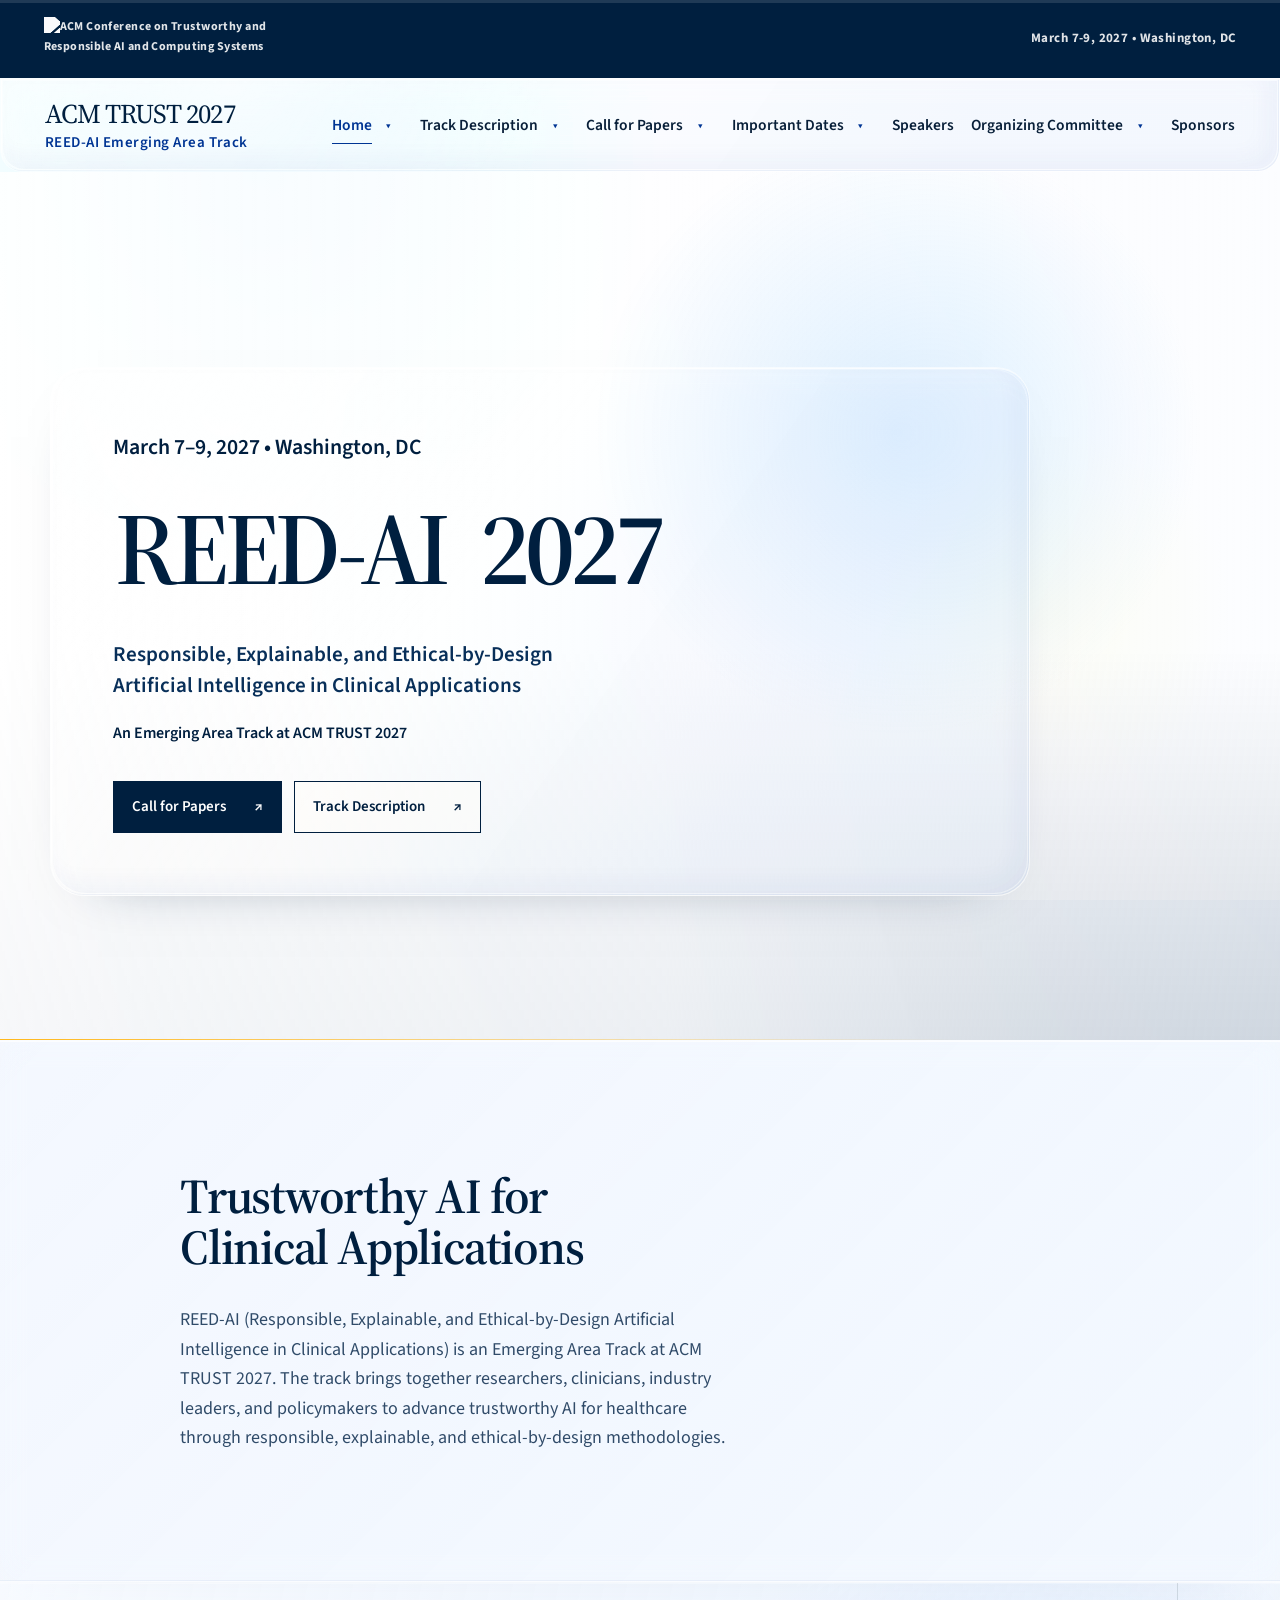
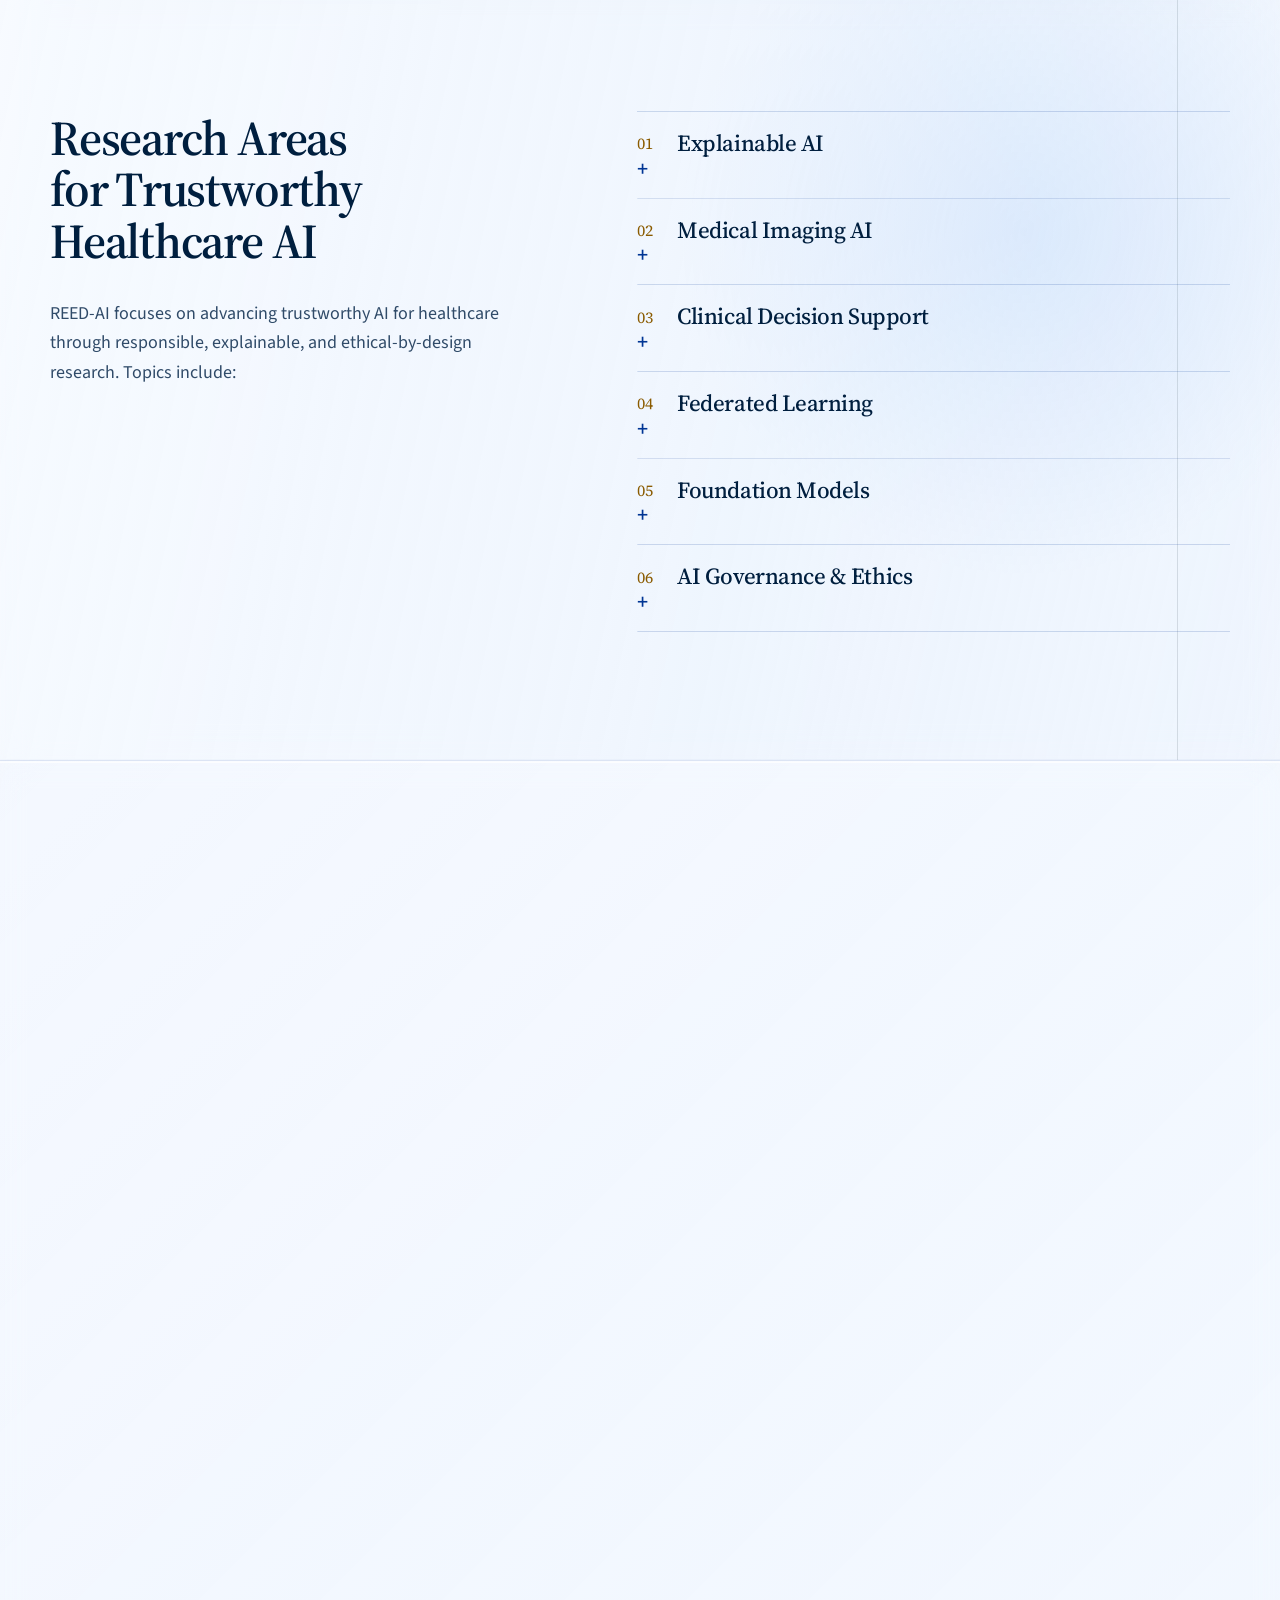
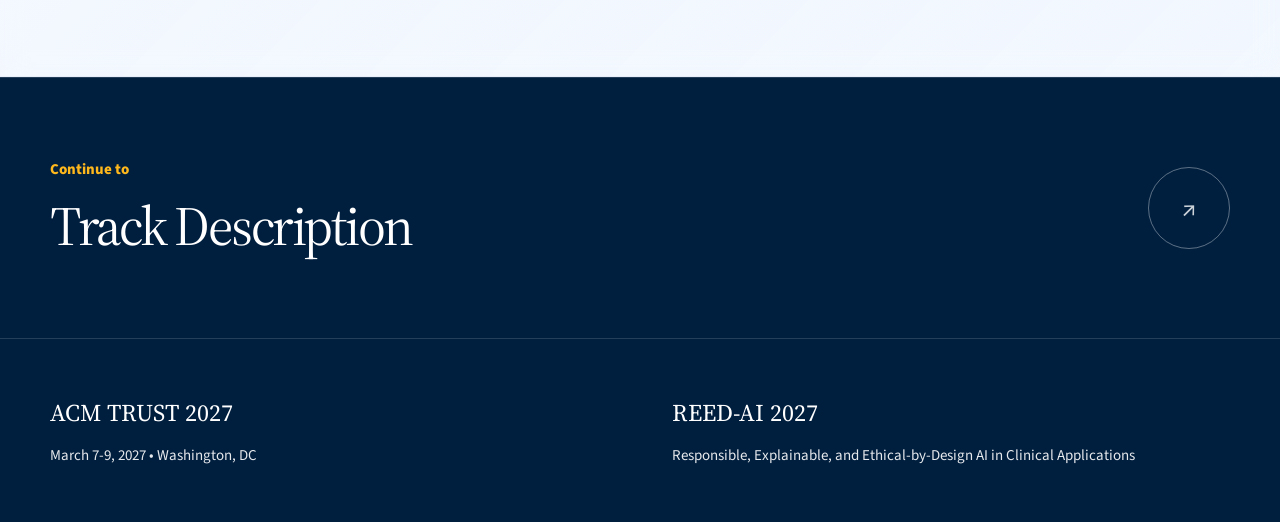
==== index.html @ 578ffb27 "Update title in index.html for clarity" ====
<!DOCTYPE html>
<html lang="en">
<head>
  <meta charset="utf-8">
  <meta name="viewport" content="width=device-width, initial-scale=1">
  <meta name="description" content="ACM TRUST 2027 REED-AI Emerging Area Track on responsible, explainable, and ethical-by-design AI in clinical applications.">
  <title>ACM TRUST 2027_REED AI</title>
  <link rel="preconnect" href="https://fonts.googleapis.com">
  <link rel="preconnect" href="https://fonts.gstatic.com" crossorigin>
  <link href="https://fonts.googleapis.com/css2?family=Source+Sans+3:wght@400;500;600;700&family=Source+Serif+4:opsz,wght@8..60,400;8..60,500;8..60,600;8..60,700&display=swap" rel="stylesheet">
  <link rel="stylesheet" href="static/css/index.css">
</head>
<body data-page="home">
  <a class="skip-link" href="#about">Skip to content</a>
  <div id="site-header"></div>

  <main class="site-main">
    <section class="page-masthead home-hero" id="home">
      <div class="content-wrap">
        <div class="masthead-panel">
          <p class="eyebrow">March 7&ndash;9, 2027 &bull; Washington, DC</p>
          <h1>REED-AI 2027</h1>
          <p class="subtitle">Responsible, Explainable, and Ethical-by-Design Artificial Intelligence in Clinical Applications</p>
          <p class="hero-context">An Emerging Area Track at ACM TRUST 2027</p>
          <div class="hero-actions" aria-label="Primary links">
            <a class="button primary" href="call-for-papers.html">Call for Papers</a>
            <a class="button secondary" href="track-description.html">Track Description</a>
          </div>
        </div>
      </div>
    </section>

    <section class="content-section" id="about">
      <div class="content-wrap home-copy">
        <p class="eyebrow">About REED-AI</p>
        <h2 class="section-heading">Trustworthy AI for Clinical Applications</h2>
        <p class="section-lead">REED-AI (Responsible, Explainable, and Ethical-by-Design Artificial Intelligence in Clinical Applications) is an Emerging Area Track at ACM TRUST 2027. The track brings together researchers, clinicians, industry leaders, and policymakers to advance trustworthy AI for healthcare through responsible, explainable, and ethical-by-design methodologies.</p>
      </div>
    </section>

    <section class="content-section image-band" id="conference-focus">
      <div class="content-wrap home-focus">
        <div class="focus-copy">
          <p class="eyebrow">Conference Focus</p>
          <h2 class="section-heading">Research Areas for Trustworthy Healthcare AI</h2>
          <p class="section-lead">REED-AI focuses on advancing trustworthy AI for healthcare through responsible, explainable, and ethical-by-design research. Topics include:</p>
        </div>
        <div class="focus-list" aria-label="Conference focus topics">
          <article class="focus-item" tabindex="0"><h3>Explainable AI</h3><div class="focus-description"><p>Transparent and interpretable AI methods, including uncertainty quantification, confidence-aware predictions, and trustworthy explanations for clinical applications.</p></div></article>
          <article class="focus-item" tabindex="0"><h3>Medical Imaging AI</h3><div class="focus-description"><p>Reliable and explainable AI for medical imaging, computer-assisted diagnosis, and multimodal image-based clinical applications.</p></div></article>
          <article class="focus-item" tabindex="0"><h3>Clinical Decision Support</h3><div class="focus-description"><p>Trustworthy AI systems that support clinical decision-making, human-AI collaboration, precision medicine, and personalized patient care.</p></div></article>
          <article class="focus-item" tabindex="0"><h3>Federated Learning</h3><div class="focus-description"><p>Privacy-preserving and federated learning approaches that enable secure, robust, and generalizable clinical AI across institutions and populations.</p></div></article>
          <article class="focus-item" tabindex="0"><h3>Foundation Models</h3><div class="focus-description"><p>Responsible foundation and generative AI models, including vision-language models, multimodal AI, clinical NLP, and large language models for healthcare.</p></div></article>
          <article class="focus-item" tabindex="0"><h3>AI Governance &amp; Ethics</h3><div class="focus-description"><p>Ethical-by-design AI addressing fairness, bias, transparency, accountability, regulation, compliance, and post-deployment monitoring in clinical environments.</p></div></article>
        </div>
      </div>
    </section>

    <section class="content-section" id="key-dates">
      <div class="content-wrap home-copy">
        <p class="eyebrow">Key Dates</p>
        <h2 class="section-heading">Submission and Conference Timeline</h2>
        <div class="date-table-wrap">
          <table class="date-table">
            <thead>
              <tr><th>Date</th><th>Event</th></tr>
            </thead>
            <tbody>
              <tr><td>Oct 24, 2026</td><td>Abstract Registration</td></tr>
              <tr><td>Oct 31, 2026</td><td>Paper Submission</td></tr>
              <tr><td>Dec 31, 2026</td><td>Acceptance Notification</td></tr>
              <tr><td>Feb 28, 2027</td><td>Camera-Ready Deadline</td></tr>
              <tr><td>Mar 7&ndash;9, 2027</td><td>Conference</td></tr>
            </tbody>
          </table>
        </div>
        <a class="official-link home-more-link" href="important-dates.html">View all important dates &rarr;</a>
      </div>
    </section>
  </main>
  <div id="site-footer"></div>
  <script src="static/vendor/three.r134.min.js"></script>
  <script src="static/vendor/vanta.net.min.js"></script>
  <script src="static/vendor/rt-liquid-glass.js"></script>
  <script src="static/js/index.js"></script>
</body>
</html>
---- static/css/index.css ----
:root {
  --navy: #001f3f;
  --navy-2: #082f59;
  --blue: #003594;
  --blue-bright: #106eea;
  --aqua: #a8d8ff;
  --aqua-pale: #e7f3ff;
  --brass: #ffb81c;
  --paper: #f4f8fe;
  --paper-deep: #e4edf9;
  --white: #ffffff;
  --ink: #12213a;
  --muted: #52627a;
  --line: rgba(0, 53, 148, .17);
  --line-light: rgba(255, 255, 255, .2);
  --font-display: "Instrument Serif", Georgia, serif;
  --font-body: Manrope, "Segoe UI", system-ui, -apple-system, sans-serif;
  --header-h: 116px;
  --sidebar-w: 248px;
  --maxw: 1180px;
  --ease: cubic-bezier(.22, 1, .36, 1);
  --ease-sharp: cubic-bezier(.77, 0, .18, 1);
  --hero-shift: 0px;
  --pointer-x: 70%;
  --pointer-y: 30%;
}

* { box-sizing: border-box; margin: 0; padding: 0; }
html {
  scroll-behavior: smooth;
  scroll-padding-top: calc(var(--header-h) + 34px);
  background: #f4f8fe;
}
body {
  min-height: 100vh;
  overflow-x: hidden;
  color: var(--ink);
  background: transparent;
  font-family: var(--font-body);
  font-size: 16px;
  line-height: 1.68;
  -webkit-font-smoothing: antialiased;
  text-rendering: optimizeLegibility;
}
body.nav-open { overflow: hidden; }

#neural-field {
  position: fixed !important;
  z-index: -3;
  inset: 0;
  width: 100vw;
  height: 100vh;
  opacity: .34;
  pointer-events: none;
  background:
    radial-gradient(circle at 20% 18%, rgba(16,110,234,.14), transparent 27rem),
    radial-gradient(circle at 82% 68%, rgba(255,184,28,.11), transparent 24rem),
    #f4f8fe;
}
#neural-field canvas { opacity: .9; }
.scroll-thread-canvas {
  position: fixed;
  z-index: 0;
  inset: 0;
  width: 100vw;
  height: 100vh;
  opacity: .48;
  pointer-events: none;
  mix-blend-mode: multiply;
}
.site-main, .page-next, .site-footer { position: relative; z-index: 1; }
h1, h2, h3, h4 {
  color: var(--navy);
  font-family: var(--font-display);
  font-weight: 400;
  line-height: .98;
  letter-spacing: -.035em;
}
a { color: inherit; text-decoration: none; }
img { display: block; max-width: 100%; }
button, input { font: inherit; }
::selection { color: var(--white); background: var(--blue); }

@view-transition { navigation: auto; }
::view-transition-old(root) { animation: .45s var(--ease-sharp) both page-old; }
::view-transition-new(root) { animation: .7s var(--ease) both page-new; }
@keyframes page-old { to { opacity: 0; transform: scale(.985); } }
@keyframes page-new { from { opacity: 0; clip-path: inset(0 0 100% 0); } }

.skip-link {
  position: fixed;
  z-index: 1000;
  top: 10px;
  left: 12px;
  padding: 9px 15px;
  color: var(--navy);
  background: var(--white);
  border: 1px solid var(--line);
  transform: translateY(-160%);
}
.skip-link:focus { transform: none; }

.page-curtain {
  position: fixed;
  z-index: 999;
  inset: 0;
  display: grid;
  place-items: center;
  color: var(--white);
  background: var(--navy);
  transform: scaleY(0);
  transform-origin: top;
  transition: transform .8s var(--ease-sharp);
  pointer-events: none;
}
.page-curtain::before {
  content: "";
  position: absolute;
  inset: 0;
  opacity: .17;
  background:
    linear-gradient(90deg, transparent 49.8%, rgba(255,255,255,.3) 50%, transparent 50.2%),
    linear-gradient(0deg, transparent 49.8%, rgba(255,255,255,.18) 50%, transparent 50.2%);
  background-size: 82px 82px;
}
.page-curtain span {
  position: relative;
  font-family: var(--font-display);
  font-size: clamp(2.5rem, 8vw, 7rem);
  letter-spacing: -.04em;
}
body.is-ready .page-curtain { transform: scaleY(0); }
body.is-leaving .page-curtain {
  transform: scaleY(1);
  transform-origin: bottom;
}

.site-progress {
  position: fixed;
  z-index: 250;
  top: 0;
  left: 0;
  right: 0;
  height: 3px;
  background: rgba(255, 255, 255, .12);
}
.site-progress-bar {
  width: 100%;
  height: 100%;
  background: linear-gradient(90deg, var(--brass), var(--aqua));
  transform: scaleX(0);
  transform-origin: left;
  will-change: transform;
}

/* Refractive liquid surfaces. The SVG displacement comes from rt-liquid-glass. */
[rt-liquid-glass] {
  position: relative;
  isolation: isolate;
  overflow: hidden;
  border: 1px solid rgba(255,255,255,.72);
  background-color: var(--rt-liquid-tint, rgba(255,255,255,.34));
  box-shadow:
    inset 1px 1px 0 rgba(255,255,255,.92),
    inset -1px -1px 0 rgba(0,53,148,.12),
    0 24px 70px -42px rgba(0,31,63,.75);
}
[rt-liquid-glass]::before {
  content: "";
  position: absolute;
  z-index: 0;
  inset: 0;
  border-radius: inherit;
  pointer-events: none;
  background:
    radial-gradient(circle at var(--glass-x, 18%) var(--glass-y, 8%), rgba(255,255,255,.78), transparent 30%),
    linear-gradient(125deg, rgba(255,255,255,.34), rgba(255,255,255,.08) 42%, rgba(16,110,234,.08) 72%, rgba(255,184,28,.08));
  mix-blend-mode: screen;
  transition: background-position .25s ease;
}
[rt-liquid-glass]::after {
  content: "";
  position: absolute;
  z-index: 0;
  inset: 1px;
  border: 1px solid rgba(255,255,255,.38);
  border-radius: inherit;
  pointer-events: none;
  box-shadow:
    inset 12px 14px 28px rgba(255,255,255,.18),
    inset -12px -14px 26px rgba(0,53,148,.08);
}
[rt-liquid-glass] > * { position: relative; z-index: 1; }

/* Header */
.site-header {
  position: fixed;
  z-index: 200;
  inset: 0 0 auto;
  height: var(--header-h);
}
.utility-bar {
  height: 32px;
  display: flex;
  align-items: center;
  justify-content: space-between;
  gap: 24px;
  padding: 0 clamp(18px, 3.4vw, 52px);
  overflow: hidden;
  color: rgba(255,255,255,.74);
  background: var(--navy);
  font-size: 10px;
  font-weight: 700;
  letter-spacing: .06em;
  text-transform: uppercase;
  transition: transform .55s var(--ease);
}
.utility-bar strong {
  overflow: hidden;
  color: rgba(255,255,255,.92);
  font-weight: 700;
  text-overflow: ellipsis;
  white-space: nowrap;
}
.utility-links { display: flex; align-items: center; gap: 20px; white-space: nowrap; }
.utility-links a { color: var(--aqua); transition: color .25s; }
.utility-links a::after { content: " ↗"; }
.utility-links a:hover { color: var(--white); }
.conference-header {
  height: 84px;
  display: flex;
  align-items: center;
  gap: clamp(18px, 3vw, 44px);
  padding: 0 clamp(18px, 3.4vw, 52px);
  border-bottom: 1px solid rgba(0, 53, 148, .12);
  border-radius: 0 0 22px 22px;
  background: rgba(255, 255, 255, .5);
  backdrop-filter: blur(18px) saturate(130%);
  -webkit-backdrop-filter: blur(18px) saturate(130%);
  transition: height .55s var(--ease), transform .55s var(--ease), background .3s;
}
.site-header.is-condensed .utility-bar { transform: translateY(-100%); }
.site-header.is-condensed .conference-header {
  height: 72px;
  transform: translateY(-32px);
  background: rgba(255, 255, 255, .58);
}
.conference-brand {
  flex: 0 0 auto;
  display: flex;
  align-items: center;
  min-width: 190px;
}
.brand-copy { display: grid; line-height: 1; }
.brand-copy strong {
  color: var(--navy);
  font-family: var(--font-display);
  font-size: 24px;
  font-weight: 400;
  letter-spacing: -.025em;
}
.brand-copy span {
  margin-top: 8px;
  color: var(--blue);
  font-size: 11px;
  font-weight: 800;
  letter-spacing: .09em;
  text-transform: uppercase;
}
.page-nav { margin-left: auto; }
.page-nav ul { display: flex; align-items: center; gap: clamp(12px, 1.6vw, 28px); list-style: none; }
.page-nav a {
  position: relative;
  display: block;
  padding: 10px 0;
  color: var(--ink);
  font-size: 12.5px;
  font-weight: 700;
  white-space: nowrap;
  transition: color .25s;
}
.page-nav a::after {
  content: "";
  position: absolute;
  left: 0;
  right: 100%;
  bottom: 4px;
  height: 1px;
  background: var(--blue);
  transition: right .45s var(--ease);
}
.page-nav a:hover, .page-nav a.active { color: var(--blue); }
.page-nav a:hover::after, .page-nav a.active::after { right: 0; }
.menu-toggle {
  display: none;
  width: 46px;
  height: 46px;
  margin-left: auto;
  border: 0;
  background: transparent;
  cursor: pointer;
}
.menu-toggle span {
  display: block;
  width: 27px;
  height: 1px;
  margin: 7px auto;
  background: var(--navy);
  transition: transform .35s var(--ease), opacity .25s;
}
body.nav-open .menu-toggle span:first-child { transform: translateY(4px) rotate(45deg); }
body.nav-open .menu-toggle span:last-child { transform: translateY(-4px) rotate(-45deg); }

/* Same-page navigation */
.anchor-sidebar {
  --side-progress: 0;
  position: fixed;
  z-index: 90;
  top: var(--header-h);
  bottom: 0;
  left: 0;
  width: var(--sidebar-w);
  padding: 42px 28px 30px;
  overflow: hidden;
  color: var(--white);
  background: var(--navy);
}
.anchor-sidebar::before {
  content: "";
  position: absolute;
  inset: 0;
  opacity: .45;
  background: url("../../assets/images/washington-monument.webp") 53% center / cover;
  transform: scale(1.06) translateY(calc(var(--side-progress) * -16px));
  will-change: transform;
}
.anchor-sidebar::after {
  content: "";
  position: absolute;
  inset: 0;
  background:
    linear-gradient(180deg, rgba(0,31,63,.95) 5%, rgba(0,53,148,.62) 47%, rgba(0,31,63,.96) 100%),
    linear-gradient(90deg, rgba(0,31,63,.72), transparent);
}
.anchor-sidebar > * { position: relative; z-index: 1; }
.sidebar-mark { padding-bottom: 28px; border-bottom: 1px solid var(--line-light); }
.sidebar-mark strong {
  display: block;
  font-family: var(--font-display);
  font-size: 25px;
  font-weight: 400;
  line-height: 1;
}
.sidebar-mark span {
  display: block;
  margin-top: 8px;
  color: rgba(255,255,255,.58);
  font-size: 10px;
  font-weight: 700;
  letter-spacing: .09em;
  text-transform: uppercase;
}
.anchor-title {
  margin: 30px 0 11px;
  color: var(--aqua);
  font-size: 9px;
  font-weight: 800;
  letter-spacing: .16em;
  text-transform: uppercase;
}
.anchor-nav { display: grid; }
.anchor-nav a {
  display: grid;
  grid-template-columns: 26px 1fr;
  align-items: center;
  gap: 8px;
  padding: 11px 0;
  border-bottom: 1px solid rgba(255,255,255,.11);
  color: rgba(255,255,255,.62);
  font-size: 12px;
  font-weight: 600;
  line-height: 1.3;
  transition: color .25s, padding-left .35s var(--ease);
}
.anchor-index {
  color: var(--brass);
  font-family: var(--font-display);
  font-size: 15px;
}
.anchor-nav a:hover, .anchor-nav a.active { padding-left: 6px; color: var(--white); }
.sidebar-meta {
  position: absolute;
  z-index: 2;
  left: 28px;
  right: 28px;
  bottom: 28px;
  padding-top: 16px;
  border-top: 1px solid var(--line-light);
  color: rgba(255,255,255,.58);
  font-size: 9px;
  font-weight: 700;
  letter-spacing: .08em;
  text-transform: uppercase;
}

.site-main {
  min-height: calc(100vh - var(--header-h));
  margin-left: var(--sidebar-w);
  padding-top: var(--header-h);
}
body[data-page="home"] .site-main,
body[data-page="home"] .site-footer,
body[data-page="home"] .page-next { margin-left: 0; }
body[data-page="home"] #site-sidebar { display: none; }
.content-wrap { width: min(var(--maxw), calc(100% - 64px)); margin: 0 auto; }

/* Mastheads */
.page-masthead {
  position: relative;
  min-height: clamp(470px, 66vh, 720px);
  display: flex;
  align-items: flex-end;
  padding: clamp(70px, 9vw, 128px) 0;
  overflow: hidden;
  isolation: isolate;
  background: url("../../assets/images/washington-national-mall.webp") center calc(48% + var(--hero-shift)) / cover no-repeat;
}
.page-masthead::before {
  content: "";
  position: absolute;
  z-index: -1;
  inset: 0;
  background:
    radial-gradient(circle at var(--pointer-x) var(--pointer-y), rgba(168,216,255,.38), transparent 28%),
    linear-gradient(90deg, rgba(255,255,255,.84) 0%, rgba(255,255,255,.65) 52%, rgba(255,255,255,.25) 82%, rgba(255,255,255,.12) 100%),
    linear-gradient(0deg, rgba(0,31,63,.18), transparent 45%);
  transition: background-position .2s;
}
.page-masthead::after {
  content: "";
  position: absolute;
  z-index: -1;
  inset: auto 0 0;
  height: 1px;
  background: linear-gradient(90deg, var(--brass), transparent 75%);
}
.masthead-panel {
  position: relative;
  width: min(910px, 84%);
  padding: clamp(30px, 4.8vw, 58px);
  border-radius: 34px;
  background: rgba(255,255,255,.36);
}
.eyebrow {
  display: flex;
  align-items: center;
  gap: 12px;
  color: var(--blue);
  font-size: 10px;
  font-weight: 800;
  letter-spacing: .15em;
  text-transform: uppercase;
}
.eyebrow::before { content: ""; width: 44px; height: 1px; background: var(--brass); }
.page-masthead h1 {
  max-width: 13ch;
  margin: 22px 0 20px;
  font-size: clamp(4rem, 7.2vw, 7.4rem);
  line-height: .83;
  letter-spacing: -.058em;
  text-wrap: balance;
}
.title-word {
  display: inline-block;
  margin-right: .15em;
  clip-path: inset(0 0 0 0);
}
.js .title-word {
  opacity: 0;
  transform: translateY(70%) rotate(2deg);
}
body.is-ready .title-word {
  opacity: 1;
  transform: none;
  transition: opacity .7s var(--ease), transform 1s var(--ease);
  transition-delay: calc(.13s + var(--word-index) * .075s);
}
.page-masthead .subtitle {
  max-width: 64ch;
  color: var(--navy-2);
  font-size: clamp(1rem, 1.7vw, 1.25rem);
  font-weight: 600;
  line-height: 1.5;
  text-wrap: balance;
}
.masthead-facts { display: flex; flex-wrap: wrap; gap: 18px; margin-top: 30px; }
.masthead-facts span {
  padding-bottom: 5px;
  border-bottom: 1px solid var(--blue);
  color: var(--blue);
  font-size: 11px;
  font-weight: 800;
  letter-spacing: .04em;
  text-transform: uppercase;
}
.home-hero {
  min-height: calc(100svh - 32px);
  align-items: center;
  padding-top: clamp(110px, 13vw, 180px);
}
.home-hero .masthead-panel { width: min(970px, 88%); }
.home-hero h1 { max-width: none; font-size: clamp(5rem, 12vw, 10.5rem); }
.home-hero .subtitle { max-width: 54ch; font-size: clamp(1.05rem, 2vw, 1.45rem); }
.hero-context {
  margin-top: 18px;
  color: var(--blue);
  font-size: 12px;
  font-weight: 800;
  letter-spacing: .1em;
  text-transform: uppercase;
}
.hero-actions { display: flex; flex-wrap: wrap; gap: 12px; margin-top: 34px; }
.button {
  position: relative;
  min-height: 50px;
  display: inline-flex;
  align-items: center;
  justify-content: space-between;
  gap: 28px;
  padding: 12px 18px;
  border: 1px solid var(--navy);
  font-size: 12px;
  font-weight: 800;
  transition: color .35s, background .35s, transform .4s var(--ease);
}
.button::after { content: "↗"; font-size: 15px; transition: transform .35s var(--ease); }
.button.primary { color: var(--white); background: var(--navy); }
.button.secondary { color: var(--navy); background: rgba(255,253,248,.45); }
.button:hover { transform: translateY(-3px); }
.button:hover::after { transform: translate(3px, -3px); }
.button.secondary:hover { color: var(--white); background: var(--navy); }
.hero-scroll {
  position: absolute;
  right: clamp(24px, 4vw, 60px);
  bottom: 30px;
  display: flex;
  align-items: center;
  gap: 12px;
  color: var(--navy);
  font-size: 9px;
  font-weight: 800;
  letter-spacing: .14em;
  text-transform: uppercase;
  writing-mode: vertical-rl;
}
.hero-scroll::after {
  content: "";
  width: 1px;
  height: 62px;
  background: var(--navy);
  transform-origin: top;
  animation: scroll-pulse 2s var(--ease) infinite;
}
@keyframes scroll-pulse {
  0% { transform: scaleY(0); transform-origin: top; }
  45% { transform: scaleY(1); transform-origin: top; }
  55% { transform: scaleY(1); transform-origin: bottom; }
  100% { transform: scaleY(0); transform-origin: bottom; }
}

.research-marquee {
  margin-left: 0;
  overflow: hidden;
  color: var(--white);
  background: var(--navy);
  border-block: 1px solid rgba(255,255,255,.16);
}
.research-marquee-track {
  width: max-content;
  display: flex;
  align-items: center;
  padding: 15px 0;
  animation: marquee 38s linear infinite;
}
.research-marquee span {
  display: flex;
  align-items: center;
  gap: 28px;
  padding-right: 28px;
  color: rgba(255,255,255,.72);
  font-size: 10px;
  font-weight: 800;
  letter-spacing: .14em;
  text-transform: uppercase;
}
.research-marquee span::after { content: "✦"; color: var(--brass); font-size: 10px; }
.research-marquee:hover .research-marquee-track { animation-play-state: paused; }
@keyframes marquee { to { transform: translateX(-50%); } }

/* Open editorial sections */
.content-section {
  position: relative;
  padding: clamp(86px, 10vw, 142px) 0;
  overflow: hidden;
  background: rgba(244,248,254,.78);
  backdrop-filter: blur(3px);
  -webkit-backdrop-filter: blur(3px);
  isolation: isolate;
}
.content-section + .content-section { border-top: 1px solid var(--line); }
.content-section.image-band {
  background: url("../../assets/images/washington-monument.webp") center 40% / cover no-repeat;
}
.content-section.image-band::before {
  content: "";
  position: absolute;
  z-index: -1;
  inset: 0;
  background:
    linear-gradient(102deg, rgba(255,255,255,.88), rgba(244,248,254,.76) 60%, rgba(244,248,254,.58)),
    radial-gradient(circle at 80% 32%, rgba(16,110,234,.22), transparent 28%);
}
.content-section.image-band::after {
  content: "";
  position: absolute;
  z-index: -1;
  top: 0;
  right: 8vw;
  width: 1px;
  height: 100%;
  background: rgba(7,24,39,.12);
}
.content-section.conference-band {
  color: rgba(255,255,255,.76);
  background: var(--navy);
}
.conference-band h2, .conference-band h3 { color: var(--white); }
.conference-band .eyebrow { color: var(--aqua); }
.conference-band .section-lead, .conference-band .prose { color: rgba(255,255,255,.68); }
.glass-panel { position: relative; }
.section-trace {
  position: absolute;
  z-index: 4;
  top: 0;
  left: 0;
  width: calc(var(--section-progress, 0) * 100%);
  height: 2px;
  background: linear-gradient(90deg, transparent, var(--blue-bright), var(--brass));
  box-shadow: 0 0 18px rgba(16,110,234,.5);
  pointer-events: none;
}
.section-heading {
  max-width: 19ch;
  margin: 15px 0 24px;
  font-size: clamp(2.8rem, 5vw, 5.3rem);
  line-height: .92;
  text-wrap: balance;
}
.section-lead { max-width: 68ch; color: var(--muted); font-size: clamp(1rem, 1.5vw, 1.15rem); }
.prose { max-width: 78ch; color: var(--muted); font-size: 16px; }
.prose p + p { margin-top: 20px; }
.small-note {
  max-width: 65ch;
  margin-top: 18px;
  color: var(--muted);
  font-size: 12px;
}
.official-link {
  position: relative;
  display: inline-flex;
  margin-top: 30px;
  padding-bottom: 4px;
  color: var(--blue);
  font-size: 11px;
  font-weight: 800;
  letter-spacing: .08em;
  text-transform: uppercase;
}
.official-link::after {
  content: "";
  position: absolute;
  left: 0;
  right: 0;
  bottom: 0;
  height: 1px;
  background: currentColor;
  transform-origin: right;
  transition: transform .4s var(--ease);
}
.official-link:hover::after { transform: scaleX(.28); }

.editorial-grid, .feature-split {
  display: grid;
  grid-template-columns: minmax(0, 1.35fr) minmax(250px, .65fr);
  gap: clamp(40px, 7vw, 92px);
  align-items: start;
}
.editorial-aside {
  padding: 26px 0 0 28px;
  border-left: 1px solid var(--brass);
}
.editorial-aside h3 { margin-bottom: 12px; font-size: 28px; }
.editorial-aside .aside-subhead { margin-top: 32px; }
.editorial-aside p { color: var(--muted); font-size: 13px; }
.side-card {
  position: relative;
  padding: 34px;
  overflow: hidden;
  color: rgba(255,255,255,.75);
  border-radius: 26px;
  color: var(--white);
  background: rgba(0,53,148,.42);
}
.side-card::before {
  content: "";
  position: absolute;
  width: 180px;
  height: 180px;
  top: -90px;
  right: -80px;
  border: 1px solid rgba(155,209,214,.3);
  border-radius: 50%;
  box-shadow: 0 0 0 32px rgba(155,209,214,.05), 0 0 0 64px rgba(155,209,214,.04);
}
.side-card h3 { position: relative; margin-bottom: 17px; color: var(--white); font-size: 34px; }
.side-card p, .side-card li { position: relative; color: rgba(255,255,255,.7); font-size: 13px; }
.side-card ul { display: grid; gap: 8px; margin: 16px 0 0 18px; }

/* Home */
.home-copy { max-width: 1040px; }
body[data-page="home"] #about .home-copy {
  display: grid;
  grid-template-columns: minmax(190px, .45fr) minmax(0, 1.55fr);
  column-gap: clamp(40px, 8vw, 100px);
}
body[data-page="home"] #about .eyebrow { grid-row: 1 / span 2; align-self: start; margin-top: 12px; }
body[data-page="home"] #about .section-heading { grid-column: 2; }
body[data-page="home"] #about .section-lead { grid-column: 2; max-width: 62ch; }
.home-focus {
  display: grid;
  grid-template-columns: minmax(0, .9fr) minmax(380px, 1.1fr);
  gap: clamp(48px, 8vw, 105px);
  align-items: start;
}
.focus-list { display: grid; counter-reset: focus; border-top: 1px solid var(--line); }
.focus-list span {
  counter-increment: focus;
  display: grid;
  grid-template-columns: 38px 1fr auto;
  align-items: center;
  min-height: 68px;
  border-bottom: 1px solid var(--line);
  color: var(--navy);
  font-size: 16px;
  font-weight: 700;
  transition: padding .4s var(--ease), color .3s;
}
.focus-list span::before {
  content: "0" counter(focus);
  color: var(--brass);
  font-family: var(--font-display);
  font-size: 14px;
}
.focus-list span::after { content: "↗"; color: var(--blue); opacity: 0; transform: translate(-8px, 8px); transition: .35s var(--ease); }
.focus-list span:hover { padding-left: 10px; color: var(--blue); }
.focus-list span:hover::after { opacity: 1; transform: none; }
.date-table-wrap {
  max-width: 900px;
  margin-top: 34px;
  overflow-x: auto;
  border-block: 1px solid var(--line);
}
.date-table { width: 100%; min-width: 560px; border-collapse: collapse; }
.date-table th, .date-table td {
  padding: 18px 14px;
  text-align: left;
  border-bottom: 1px solid var(--line);
  transition: background .25s, padding-left .35s var(--ease);
}
.date-table tr:last-child td { border-bottom: 0; }
.date-table th {
  color: var(--blue);
  font-size: 9px;
  font-weight: 800;
  letter-spacing: .14em;
  text-transform: uppercase;
}
.date-table td { font-size: 14px; }
.date-table td:first-child {
  width: 220px;
  color: var(--navy);
  font-family: var(--font-display);
  font-size: 21px;
}
.date-table tbody tr:hover td { padding-left: 20px; background: rgba(255,255,255,.4); }
.home-more-link { margin-top: 25px; }

/* Information layouts */
.summary-grid, .program-grid, .submission-grid, .date-grid {
  display: grid;
  gap: 0;
  margin-top: 44px;
  border-top: 1px solid var(--line);
}
.summary-grid, .program-grid { grid-template-columns: repeat(3, 1fr); }
.submission-grid, .date-grid { grid-template-columns: repeat(4, 1fr); }
.info-card {
  position: relative;
  min-height: 290px;
  padding: 28px clamp(20px, 2.5vw, 34px) 34px;
  border-right: 1px solid var(--line);
  border-bottom: 1px solid var(--line);
  background: rgba(255,255,255,.22);
  backdrop-filter: blur(10px);
  -webkit-backdrop-filter: blur(10px);
  transition: color .35s, background .35s, transform .5s var(--ease);
}
.info-card:first-child { border-left: 1px solid var(--line); }
.info-card::after {
  content: "";
  position: absolute;
  inset: 0;
  z-index: -1;
  background: var(--navy);
  transform: scaleY(0);
  transform-origin: bottom;
  transition: transform .55s var(--ease);
}
.info-card:hover { color: rgba(255,255,255,.72); transform: translateY(-7px); }
.info-card:hover::after { transform: scaleY(1); }
.info-card .number, .info-card .date {
  display: block;
  margin-bottom: 55px;
  color: var(--blue);
  font-family: var(--font-display);
  font-size: 27px;
  transition: color .35s;
}
.info-card h3 { margin-bottom: 14px; font-size: 28px; transition: color .35s; }
.info-card p { color: var(--muted); font-size: 13px; transition: color .35s; }
.info-card .tag {
  display: inline-flex;
  margin-bottom: 56px;
  padding-bottom: 5px;
  border-bottom: 1px solid var(--brass);
  color: var(--blue);
  font-size: 9px;
  font-weight: 800;
  letter-spacing: .1em;
  text-transform: uppercase;
  transition: color .35s;
}
.info-card:hover h3, .info-card:hover .number, .info-card:hover .date, .info-card:hover .tag { color: var(--white); }
.info-card:hover p { color: rgba(255,255,255,.66); }

.objective-list {
  display: grid;
  grid-template-columns: repeat(2, 1fr);
  margin-top: 40px;
  border-top: 1px solid var(--line);
  list-style: none;
  counter-reset: objectives;
}
.objective-list li {
  counter-increment: objectives;
  position: relative;
  min-height: 168px;
  padding: 30px 36px 28px 84px;
  border-right: 1px solid var(--line);
  border-bottom: 1px solid var(--line);
  color: var(--muted);
  font-size: 14px;
  transition: background .3s, padding-left .45s var(--ease);
}
.objective-list li:nth-child(odd) { border-left: 1px solid var(--line); }
.objective-list li::before {
  content: "0" counter(objectives);
  position: absolute;
  top: 27px;
  left: 28px;
  color: var(--brass);
  font-family: var(--font-display);
  font-size: 19px;
}
.objective-list li:hover { padding-left: 92px; background: rgba(255,255,255,.42); }

.topic-tools {
  display: flex;
  align-items: flex-end;
  justify-content: space-between;
  gap: 34px;
  margin-bottom: 35px;
}
.topic-search {
  min-width: 280px;
  display: grid;
  gap: 8px;
  padding: 16px 18px;
  border-radius: 18px;
  color: var(--blue);
  font-size: 9px;
  font-weight: 800;
  letter-spacing: .12em;
  text-transform: uppercase;
}
.topic-search input {
  width: 100%;
  padding: 13px 0;
  border: 0;
  border-bottom: 1px solid var(--navy);
  outline: 0;
  color: var(--ink);
  background: transparent;
}
.topic-search input:focus { border-color: var(--blue-bright); }
.topic-list, .principle-list { display: flex; flex-wrap: wrap; gap: 8px; }
.topic-chip, .principle-list span {
  padding: 10px 13px;
  border: 1px solid var(--line);
  color: var(--navy);
  background: rgba(255,253,248,.32);
  font-size: 11px;
  font-weight: 700;
  transition: color .25s, background .25s, border-color .25s, transform .35s var(--ease);
}
.topic-chip:hover, .principle-list span:hover {
  color: var(--white);
  background: var(--blue);
  border-color: var(--blue);
  transform: translateY(-3px);
}
.principle-list { margin-top: 28px; }
.topic-empty { margin-top: 20px; color: var(--muted); }

.timeline {
  position: relative;
  margin-top: 48px;
  padding-left: 54px;
  border-left: 1px solid var(--line);
}
.timeline::before {
  content: "";
  position: absolute;
  top: 0;
  bottom: 0;
  left: -1px;
  width: 2px;
  background: linear-gradient(var(--brass), var(--aqua));
  transform: scaleY(var(--timeline-progress, 0));
  transform-origin: top;
}
.timeline-item {
  position: relative;
  display: grid;
  grid-template-columns: 220px 1fr;
  gap: 36px;
  padding: 0 0 48px;
}
.timeline-item:last-child { padding-bottom: 0; }
.timeline-item::before {
  content: "";
  position: absolute;
  top: 8px;
  left: -60px;
  width: 11px;
  height: 11px;
  border: 2px solid var(--blue);
  border-radius: 50%;
  background: var(--paper);
  transition: background .3s, transform .4s var(--ease);
}
.timeline-item:hover::before { background: var(--blue); transform: scale(1.35); }
.timeline-item time { color: var(--blue); font-family: var(--font-display); font-size: 24px; line-height: 1.1; }
.timeline-item h3 { margin-bottom: 7px; font-size: 29px; }
.timeline-item p { color: var(--muted); font-size: 13px; }

/* People */
.people-grid {
  display: grid;
  grid-template-columns: repeat(auto-fit, minmax(210px, 1fr));
  gap: clamp(28px, 4vw, 52px) clamp(20px, 3vw, 34px);
  margin-top: 48px;
}
.organizer-grid { grid-template-columns: repeat(3, minmax(0, 1fr)); }
.webmaster-grid { grid-template-columns: repeat(auto-fit, minmax(230px, 330px)); }
.person-card { position: relative; min-width: 0; }
.person-photo {
  position: relative;
  aspect-ratio: 4 / 5.15;
  overflow: hidden;
  background:
    linear-gradient(145deg, rgba(255,255,255,.8), rgba(155,209,214,.25)),
    var(--paper-deep);
}
.person-photo::after {
  content: "";
  position: absolute;
  inset: 0;
  border: 1px solid rgba(7,24,39,.12);
  pointer-events: none;
}
.person-photo img {
  width: 100%;
  height: 100%;
  padding: 8px 8px 0;
  object-fit: contain;
  object-position: center top;
  filter: saturate(.88) contrast(1.02);
  transition: transform .8s var(--ease), filter .5s;
}
.person-card:hover .person-photo img { transform: scale(1.035); filter: saturate(1) contrast(1.03); }
.person-photo .initials {
  width: 100%;
  height: 100%;
  display: grid;
  place-items: center;
  color: rgba(255,255,255,.92);
  background:
    radial-gradient(circle at 70% 25%, rgba(155,209,214,.28), transparent 35%),
    var(--navy);
  font-family: var(--font-display);
  font-size: 64px;
}
.person-copy {
  position: relative;
  z-index: 2;
  width: calc(100% - 20px);
  margin: -46px 10px 0;
  padding: 22px 19px 20px;
  border-radius: 22px;
  background: rgba(255,255,255,.38);
}
.person-copy::before {
  content: "";
  position: absolute;
  top: 0;
  left: 0;
  width: 52px;
  height: 1px;
  background: var(--brass);
  transition: width .5s var(--ease);
}
.person-card:hover .person-copy::before { width: 100%; }
.person-copy .role {
  display: block;
  margin-bottom: 8px;
  color: var(--blue);
  font-size: 9px;
  font-weight: 800;
  letter-spacing: .13em;
  text-transform: uppercase;
}
.person-copy h3 { font-size: clamp(21px, 2vw, 27px); line-height: 1.05; }
.person-copy .affiliation { display: block; margin-top: 8px; color: var(--blue); font-size: 11px; font-weight: 700; }
.person-copy .bio { margin-top: 14px; color: var(--muted); font-size: 12px; }
.person-copy a {
  display: inline-flex;
  margin-top: 14px;
  padding-bottom: 3px;
  border-bottom: 1px solid currentColor;
  color: var(--blue);
  font-size: 10px;
  font-weight: 800;
  letter-spacing: .08em;
  text-transform: uppercase;
}
.status-note {
  max-width: 820px;
  margin-top: 26px;
  padding: 20px 24px;
  border: 1px solid rgba(255,255,255,.68);
  border-radius: 22px;
  color: #4f451f;
  background: rgba(255,255,255,.34);
  font-size: 12px;
}

.sponsor-placeholder {
  display: grid;
  grid-template-columns: 84px 1fr;
  align-items: center;
  gap: 32px;
  margin-top: 40px;
  padding: 30px;
  border: 1px solid rgba(255,255,255,.7);
  border-radius: 28px;
  background: rgba(255,255,255,.32);
}
.sponsor-placeholder .mark {
  display: grid;
  place-items: center;
  width: 84px;
  height: 100px;
  color: var(--white);
  background: var(--navy);
  font-family: var(--font-display);
  font-size: 45px;
}
.sponsor-placeholder h3 { font-size: 28px; }
.sponsor-placeholder p { margin-top: 8px; color: var(--muted); font-size: 13px; }

/* Page flow and footer */
.page-next {
  margin-left: var(--sidebar-w);
  color: var(--white);
  background:
    linear-gradient(90deg, rgba(0,31,63,.96), rgba(0,53,148,.88)),
    url("../../assets/images/washington-national-mall.webp") center 40% / cover;
}
.page-next a {
  width: min(var(--maxw), calc(100% - 64px));
  min-height: 260px;
  display: grid;
  grid-template-columns: 1fr auto;
  align-items: center;
  gap: 30px;
  margin: 0 auto;
  padding: 54px 0;
}
.page-next-copy span {
  display: block;
  margin-bottom: 15px;
  color: var(--aqua);
  font-size: 9px;
  font-weight: 800;
  letter-spacing: .16em;
  text-transform: uppercase;
}
.page-next-copy strong {
  display: block;
  color: var(--white);
  font-family: var(--font-display);
  font-size: clamp(3rem, 6vw, 6.4rem);
  font-weight: 400;
  line-height: .9;
  letter-spacing: -.045em;
}
.page-next-arrow {
  display: grid;
  place-items: center;
  width: 82px;
  height: 82px;
  border: 1px solid rgba(255,255,255,.36);
  border-radius: 50%;
  font-size: 26px;
  font-style: normal;
  transition: color .4s, background .4s, transform .55s var(--ease);
}
.page-next a:hover .page-next-arrow { color: var(--navy); background: var(--aqua); transform: rotate(45deg) scale(1.08); }
.site-footer {
  margin-left: var(--sidebar-w);
  padding: 54px 32px;
  color: rgba(255,255,255,.62);
  background: #00152b;
  border-top: 1px solid rgba(255,255,255,.12);
}
.footer-inner {
  width: min(var(--maxw), 100%);
  display: grid;
  grid-template-columns: .9fr 1fr 1.6fr;
  gap: clamp(28px, 5vw, 70px);
  margin: 0 auto;
}
.site-footer strong { color: var(--white); font-family: var(--font-display); font-size: 20px; font-weight: 400; }
.site-footer p { margin-top: 9px; font-size: 10px; line-height: 1.7; }
.site-footer a { color: var(--aqua); }
.source-note { color: rgba(255,255,255,.4); }

/* Scroll reveal */
.js .reveal {
  opacity: 0;
  filter: blur(10px);
  transform: translateY(64px) rotate(.55deg) scale(.985);
  clip-path: inset(0 0 16% 0);
  transition:
    opacity .75s var(--ease),
    transform 1s var(--ease),
    clip-path 1.15s var(--ease),
    filter 1.1s var(--ease);
  transition-delay: var(--reveal-delay, 0ms);
}
.js .reveal.from-left { transform: translateX(-42px); }
.js .reveal.is-visible { opacity: 1; filter: none; transform: none; clip-path: inset(0); }

/* Natural case everywhere except the REED-AI 2027 hero title itself. */
.utility-bar,
.brand-copy span,
.sidebar-mark span,
.anchor-title,
.sidebar-meta,
.eyebrow,
.masthead-facts span,
.hero-context,
.hero-scroll,
.research-marquee span,
.official-link,
.date-table th,
.info-card .tag,
.topic-search,
.person-copy .role,
.person-copy a,
.page-next-copy span {
  text-transform: none;
  letter-spacing: .035em;
}

@media (max-width: 1280px) {
  .page-nav ul { gap: 14px; }
  .page-nav a { font-size: 11px; }
  .brand-copy strong { font-size: 21px; }
  .brand-copy span { font-size: 9.5px; }
  .submission-grid, .date-grid { grid-template-columns: repeat(2, 1fr); }
  .submission-grid .info-card:nth-child(3), .date-grid .info-card:nth-child(3) { border-left: 1px solid var(--line); }
}

@media (max-width: 1180px) {
  :root { --header-h: 108px; --sidebar-w: 0px; }
  html { scroll-padding-top: 124px; }
  .utility-bar { height: 28px; padding-inline: 18px; }
  .utility-bar > strong { max-width: 58%; }
  .utility-links span { display: none; }
  .conference-header { height: 80px; padding-inline: 18px; }
  .site-header.is-condensed .conference-header { height: 68px; transform: translateY(-28px); }
  .menu-toggle { display: block; }
  .page-nav {
    position: fixed;
    z-index: 210;
    top: 108px;
    left: 0;
    right: 0;
    margin: 0;
    padding: 24px 26px 32px;
    border-top: 1px solid var(--line);
    background: rgba(255,253,248,.98);
    transform: translateY(-120%);
    opacity: 0;
    transition: transform .55s var(--ease), opacity .3s;
  }
  .site-header.is-condensed .page-nav { top: 68px; }
  body.nav-open .page-nav { transform: none; opacity: 1; }
  .page-nav ul { display: grid; grid-template-columns: repeat(2, 1fr); gap: 0 30px; }
  .page-nav a { padding: 13px 0; border-bottom: 1px solid var(--line); font-size: 13px; }
  .page-nav a::after { display: none; }
  .anchor-sidebar {
    position: relative;
    top: auto;
    bottom: auto;
    width: auto;
    min-height: 76px;
    margin-top: var(--header-h);
    padding: 15px 22px;
  }
  .anchor-sidebar::before { background-position: center 38%; }
  .sidebar-mark, .sidebar-meta, .anchor-title { display: none; }
  .anchor-nav {
    display: flex;
    gap: 22px;
    overflow-x: auto;
    scrollbar-width: none;
  }
  .anchor-nav::-webkit-scrollbar { display: none; }
  .anchor-nav a {
    flex: 0 0 auto;
    grid-template-columns: 22px auto;
    padding: 11px 0;
    border: 0;
  }
  .anchor-nav a:hover, .anchor-nav a.active { padding-left: 0; color: var(--white); }
  .site-main { margin-left: 0; padding-top: 0; }
  body[data-page="home"] .site-main { padding-top: var(--header-h); }
  .site-footer, .page-next { margin-left: 0; }
  .page-masthead { min-height: 500px; }
  .home-hero { min-height: calc(100svh - var(--header-h)); }
  .home-focus, .editorial-grid, .feature-split { grid-template-columns: 1fr; }
  .focus-list { margin-top: 12px; }
  .summary-grid, .program-grid { grid-template-columns: 1fr; }
  .info-card:first-child, .info-card { border-left: 1px solid var(--line); }
  .organizer-grid { grid-template-columns: repeat(2, minmax(0, 1fr)); }
  .footer-inner { grid-template-columns: 1fr 1fr; }
  .source-note { grid-column: 1 / -1; }
}

@media (max-width: 640px) {
  :root { --header-h: 100px; }
  .utility-bar { height: 26px; }
  .utility-bar > strong { display: none; }
  .utility-links { width: 100%; justify-content: space-between; }
  .conference-header { height: 74px; }
  .site-header.is-condensed .conference-header { height: 64px; transform: translateY(-26px); }
  .conference-brand { min-width: 0; }
  .brand-copy strong { font-size: 19px; }
  .brand-copy span {
    max-width: 210px;
    margin-top: 6px;
    overflow: hidden;
    font-size: 8.5px;
    text-overflow: ellipsis;
    white-space: nowrap;
  }
  .page-nav { top: 100px; }
  .site-header.is-condensed .page-nav { top: 64px; }
  .page-nav ul { grid-template-columns: 1fr; }
  .content-wrap { width: min(100% - 32px, var(--maxw)); }
  .page-masthead { min-height: 430px; padding: 68px 0; }
  .masthead-panel, .home-hero .masthead-panel { width: 100%; }
  .page-masthead h1 { font-size: clamp(3.25rem, 17vw, 5.2rem); }
  .home-hero h1 { font-size: clamp(4.5rem, 22vw, 7.2rem); }
  .hero-actions { flex-direction: column; align-items: stretch; }
  .button { width: 100%; }
  .hero-scroll { display: none; }
  .research-marquee-track { animation-duration: 28s; }
  .content-section { padding: 76px 0; }
  .section-heading { font-size: clamp(2.65rem, 13vw, 4.3rem); }
  body[data-page="home"] #about .home-copy { display: block; }
  body[data-page="home"] #about .eyebrow { margin: 0; }
  .home-focus { grid-template-columns: 1fr; gap: 40px; }
  .submission-grid, .date-grid, .objective-list { grid-template-columns: 1fr; }
  .submission-grid .info-card:nth-child(3), .date-grid .info-card:nth-child(3),
  .objective-list li:nth-child(even) { border-left: 1px solid var(--line); }
  .info-card { min-height: 250px; }
  .info-card .number, .info-card .date, .info-card .tag { margin-bottom: 38px; }
  .objective-list li { min-height: 140px; padding-right: 24px; }
  .topic-tools { align-items: stretch; flex-direction: column; }
  .topic-search { min-width: 0; }
  .timeline { padding-left: 30px; }
  .timeline-item { grid-template-columns: 1fr; gap: 7px; padding-bottom: 38px; }
  .timeline-item::before { left: -36px; }
  .organizer-grid, .people-grid, .webmaster-grid { grid-template-columns: minmax(0, 310px); justify-content: center; }
  .person-photo { aspect-ratio: 4 / 5.25; }
  .sponsor-placeholder { grid-template-columns: 1fr; }
  .page-next a {
    width: min(100% - 32px, var(--maxw));
    min-height: 220px;
    grid-template-columns: 1fr;
    padding: 50px 0;
  }
  .page-next-arrow { width: 62px; height: 62px; }
  .footer-inner { grid-template-columns: 1fr; }
  .source-note { grid-column: auto; }
}

@media (hover: none) {
  .focus-list span::after { opacity: .55; transform: none; }
  .info-card:hover { transform: none; color: inherit; }
  .info-card:hover::after { transform: scaleY(0); }
  .info-card:hover h3 { color: var(--navy); }
  .info-card:hover .number, .info-card:hover .date, .info-card:hover .tag { color: var(--blue); }
  .info-card:hover p { color: var(--muted); }
}

@media (prefers-reduced-motion: reduce) {
  *, *::before, *::after {
    scroll-behavior: auto !important;
    animation-duration: .01ms !important;
    animation-iteration-count: 1 !important;
    transition-duration: .01ms !important;
  }
  .js .reveal, .js .title-word { opacity: 1 !important; transform: none !important; clip-path: none !important; }
  .page-curtain { display: none; }
  #neural-field, .scroll-thread-canvas, .section-trace { display: none; }
}

/* Academic glass and legibility refinement */
:root {
  --font-display: "Source Serif 4", Georgia, "Times New Roman", serif;
  --font-body: "Source Sans 3", "Segoe UI", Arial, sans-serif;
  --ink: #10243f;
  --muted: #405571;
}

body {
  font-size: 17px;
}

body * {
  text-transform: none !important;
}

h1, h2, h3, h4 {
  overflow: visible;
  font-family: var(--font-display);
  font-weight: 600;
  line-height: 1.02;
  letter-spacing: -.025em;
}

#neural-field {
  opacity: .49;
  filter: saturate(1.18) contrast(1.08);
}

#neural-field canvas { opacity: 1; }

.scroll-thread-canvas {
  opacity: .60;
}

[rt-liquid-glass] {
  border-color: rgba(255,255,255,.54);
  background-color: var(--rt-liquid-tint, rgba(255,255,255,.16));
  box-shadow:
    inset 1px 1px 0 rgba(255,255,255,.72),
    inset -1px -1px 0 rgba(0,53,148,.07),
    0 24px 64px -48px rgba(0,31,63,.62);
}

[rt-liquid-glass]::before {
  background:
    radial-gradient(circle at var(--glass-x, 18%) var(--glass-y, 8%), rgba(255,255,255,.62), transparent 30%),
    linear-gradient(125deg, rgba(255,255,255,.20), rgba(255,255,255,.04) 42%, rgba(16,110,234,.045) 74%);
}

[rt-liquid-glass]::after {
  border-color: rgba(255,255,255,.28);
  box-shadow:
    inset 10px 11px 24px rgba(255,255,255,.12),
    inset -10px -11px 22px rgba(0,53,148,.04);
}

.utility-bar {
  font-size: 12px;
  letter-spacing: 0;
}

.conference-header {
  background: rgba(255,255,255,.22);
}

.site-header.is-condensed .conference-header {
  background: rgba(255,255,255,.28);
}

.brand-copy strong {
  font-size: 25px;
}

.brand-copy span {
  margin-top: 6px;
  font-size: 14px;
  font-weight: 600;
  letter-spacing: 0;
}

.page-nav a {
  font-size: 15px;
  font-weight: 600;
}

.anchor-nav a {
  font-size: 14px;
}

.sidebar-mark span,
.sidebar-meta {
  font-size: 12px;
  letter-spacing: 0;
}

.anchor-title,
.content-section .eyebrow,
.page-masthead:not(.home-hero) .eyebrow,
.hero-scroll,
.research-marquee,
.small-note,
.status-note,
.source-note {
  display: none !important;
}

.home-hero .eyebrow,
.home-hero .event-date {
  display: block;
  margin-bottom: 24px;
  color: var(--navy);
  font-family: var(--font-body);
  font-size: clamp(19px, 1.7vw, 23px);
  font-weight: 600;
  letter-spacing: 0;
}

.home-hero .eyebrow::before { display: none; }

.page-masthead .content-wrap,
.masthead-panel,
.home-hero .masthead-panel {
  overflow: visible !important;
}

.masthead-panel,
.home-hero .masthead-panel {
  width: min(980px, calc(100% - 16px));
  padding: clamp(38px, 5vw, 62px);
  background: rgba(255,255,255,.18);
}

.page-masthead h1 {
  max-width: 16ch;
  overflow: visible;
  margin: 8px 0 20px;
  padding: .06em .14em .17em .02em;
  font-size: clamp(4rem, 7vw, 7.1rem);
  line-height: .98;
  letter-spacing: -.045em;
}

.home-hero h1 {
  max-width: none;
  font-size: clamp(5rem, 11vw, 9.8rem);
}

.title-word {
  overflow: visible;
  margin: -.06em .10em -.14em -.02em;
  padding: .06em .08em .16em .02em;
  clip-path: none !important;
}

.page-masthead .subtitle {
  font-size: clamp(18px, 1.65vw, 22px);
}

.hero-context {
  color: var(--navy);
  font-size: 16px;
  font-weight: 600;
  letter-spacing: 0;
}

.button {
  min-height: 52px;
  font-size: 15px;
  font-weight: 600;
}

.content-section {
  color: var(--ink);
  background:
    linear-gradient(135deg, rgba(255,255,255,.34), rgba(226,238,253,.18));
  border-top: 1px solid rgba(255,255,255,.52);
  border-bottom: 1px solid rgba(0,53,148,.10);
  box-shadow:
    inset 0 1px 0 rgba(255,255,255,.62),
    inset 0 -1px 0 rgba(0,53,148,.05);
  backdrop-filter: blur(18px) saturate(118%);
  -webkit-backdrop-filter: blur(18px) saturate(118%);
}

.content-section + .content-section {
  border-top-color: rgba(255,255,255,.52);
}

.content-section.image-band::before {
  background:
    linear-gradient(102deg, rgba(248,251,255,.68), rgba(235,243,253,.53) 60%, rgba(231,240,252,.34)),
    radial-gradient(circle at 80% 32%, rgba(16,110,234,.16), transparent 30%);
}

.content-section.conference-band {
  color: rgba(255,255,255,.88);
  background: rgba(0,31,63,.82);
}

.glass-panel {
  background: transparent;
  border: 0;
  box-shadow: none;
}

.section-heading {
  overflow: visible;
  margin: 0 0 25px;
  padding: .04em .10em .13em 0;
  font-size: clamp(2.8rem, 4.8vw, 5rem);
  line-height: 1.03;
}

.section-lead {
  color: var(--muted);
  font-size: 19px;
  line-height: 1.64;
}

.prose {
  color: var(--muted);
  font-size: 18px;
  line-height: 1.72;
}

body[data-page="home"] #about .home-copy {
  display: block;
  max-width: 920px;
}

body[data-page="home"] #about .section-heading,
body[data-page="home"] #about .section-lead {
  grid-column: auto;
}

.side-card {
  color: var(--navy);
  border: 1px solid rgba(255,255,255,.56);
  background: rgba(255,255,255,.18);
  backdrop-filter: blur(18px) brightness(1.13) saturate(115%);
  -webkit-backdrop-filter: blur(18px) brightness(1.13) saturate(115%);
}

.side-card h3 { color: var(--navy); }
.side-card p, .side-card li { color: #314963; font-size: 16px; }

.focus-list {
  border-top-color: rgba(0,53,148,.16);
}

.focus-list span {
  min-height: 74px;
  border-bottom-color: rgba(0,53,148,.16);
  font-size: 17px;
}

.date-table-wrap[rt-liquid-glass] {
  max-width: 940px;
  padding: 8px 12px;
  overflow-x: auto !important;
  overflow-y: hidden !important;
  border: 1px solid rgba(255,255,255,.55);
  border-radius: 28px;
  background: rgba(255,255,255,.10);
}

.date-table th {
  color: var(--navy);
  font-size: 15px;
  font-weight: 600;
  letter-spacing: 0;
}

.date-table td {
  color: var(--ink);
  font-size: 17px;
}

.date-table td:first-child {
  color: var(--navy);
  font-size: 23px;
  font-weight: 600;
}

.date-table tbody tr:hover td {
  background: rgba(255,255,255,.24);
}

.info-card {
  background: rgba(255,255,255,.11);
  backdrop-filter: blur(14px) saturate(112%);
  -webkit-backdrop-filter: blur(14px) saturate(112%);
}

.info-card .tag {
  font-size: 14px;
  letter-spacing: 0;
}

.info-card p,
.objective-list li,
.timeline-item p,
.sponsor-placeholder p {
  font-size: 16px;
}

.topic-search {
  color: var(--navy);
  font-size: 15px;
  letter-spacing: 0;
}

.topic-chip,
.principle-list span {
  color: var(--navy);
  background: rgba(255,255,255,.12);
  font-size: 15px;
}

.timeline[rt-liquid-glass] {
  margin-top: 48px;
  padding: 38px 38px 38px 78px;
  overflow: visible;
  border: 1px solid rgba(255,255,255,.55);
  border-radius: 30px;
  background: rgba(255,255,255,.10);
}

.timeline[rt-liquid-glass]::before {
  top: 38px;
  bottom: 38px;
  left: 38px;
}

.timeline[rt-liquid-glass] .timeline-item::before {
  left: -46px;
}

.timeline-item time {
  color: var(--navy);
  font-size: 25px;
  font-weight: 600;
}

.person-copy {
  background: rgba(255,255,255,.18);
}

.person-copy .role,
.person-copy .affiliation,
.person-copy a {
  font-size: 14px;
  letter-spacing: 0;
}

.person-copy .bio {
  color: var(--muted);
  font-size: 15px;
}

.sponsor-placeholder {
  background: rgba(255,255,255,.14);
}

.official-link {
  font-size: 15px;
  font-weight: 600;
  letter-spacing: 0;
}

.page-next,
.site-footer {
  color: rgba(255,255,255,.80);
  background: var(--navy);
}

.page-next {
  border-top: 1px solid rgba(255,255,255,.14);
}

.page-next-copy span,
.site-footer a {
  color: var(--brass);
  font-size: 14px;
  letter-spacing: 0;
}

.page-next-copy strong {
  overflow: visible;
  padding: .03em .10em .12em 0;
  line-height: .98;
}

.site-footer {
  border-top-color: rgba(255,255,255,.14);
}

.footer-inner {
  grid-template-columns: repeat(2, minmax(0, 1fr));
}

.site-footer strong { font-size: 24px; }
.site-footer p { font-size: 14px; }

@media (max-width: 980px) {
  .page-masthead h1 { font-size: clamp(3.8rem, 11vw, 6.4rem); }
  .footer-inner { grid-template-columns: repeat(2, minmax(0, 1fr)); }
}

@media (max-width: 640px) {
  body { font-size: 16px; }
  .brand-copy span {
    max-width: 230px;
    font-size: 12px;
  }
  .page-nav a { font-size: 16px; }
  .masthead-panel,
  .home-hero .masthead-panel {
    width: 100%;
    padding: 30px 22px;
  }
  .page-masthead h1 {
    padding-right: .18em;
    font-size: clamp(3.1rem, 15vw, 5rem);
  }
  .home-hero h1 { font-size: clamp(4.1rem, 20vw, 6.6rem); }
  .section-heading { font-size: clamp(2.55rem, 12vw, 4.1rem); }
  .timeline[rt-liquid-glass] {
    padding: 30px 24px 30px 58px;
  }
  .timeline[rt-liquid-glass]::before {
    top: 30px;
    bottom: 30px;
    left: 26px;
  }
  .timeline[rt-liquid-glass] .timeline-item::before { left: -38px; }
  .footer-inner { grid-template-columns: 1fr; }
}

/* People page and runtime refinements */
.content-section {
  content-visibility: auto;
  contain-intrinsic-size: auto 760px;
}

.people-grid {
  align-items: start;
}

.organizer-grid {
  grid-template-columns: repeat(3, minmax(0, 1fr));
}

.speaker-grid {
  grid-template-columns: repeat(auto-fit, minmax(235px, 1fr));
}

.webmaster-grid {
  grid-template-columns: repeat(auto-fit, minmax(235px, 330px));
}

.person-card {
  isolation: isolate;
  border-radius: 28px;
  outline: none;
}

.person-card::after {
  content: "";
  position: absolute;
  z-index: 1;
  inset: 0 0 auto;
  aspect-ratio: 4 / 5;
  border: 1px solid rgba(185, 218, 255, 0);
  border-radius: 28px;
  background:
    radial-gradient(circle at var(--glass-x, 20%) var(--glass-y, 14%), rgba(191, 224, 255, .20), transparent 34%),
    linear-gradient(145deg, rgba(4, 28, 54, .36), rgba(8, 48, 86, .66));
  box-shadow: inset 0 1px 0 rgba(255, 255, 255, .18);
  opacity: 0;
  pointer-events: none;
  backdrop-filter: blur(0) saturate(100%);
  -webkit-backdrop-filter: blur(0) saturate(100%);
  transition:
    opacity .34s ease,
    border-color .34s ease,
    backdrop-filter .42s var(--ease),
    -webkit-backdrop-filter .42s var(--ease);
}

.person-photo {
  z-index: 0;
  aspect-ratio: 4 / 5;
  border-radius: 28px;
  background: var(--navy);
  box-shadow: 0 18px 45px rgba(3, 25, 49, .13);
}

.person-photo img {
  padding: 0;
  object-fit: cover;
  object-position: center 18%;
  filter: saturate(.92) contrast(1.025);
}

.person-copy {
  z-index: 2;
  width: calc(100% - 24px);
  margin: -70px 12px 0;
  padding: 24px 21px 22px;
  border: 1px solid rgba(13, 48, 82, .12);
  border-radius: 22px;
  color: var(--navy);
  background: rgba(245, 249, 255, .95);
  box-shadow: 0 18px 38px rgba(3, 25, 49, .14);
  backdrop-filter: none;
  -webkit-backdrop-filter: none;
  transition:
    transform .42s var(--ease),
    color .32s ease,
    background .32s ease,
    border-color .32s ease,
    box-shadow .42s var(--ease),
    backdrop-filter .42s var(--ease),
    -webkit-backdrop-filter .42s var(--ease);
}

.person-copy .role,
.person-copy .affiliation,
.person-copy a {
  text-transform: none;
}

.person-card:hover::after,
.person-card:focus-visible::after,
.person-card:focus-within::after {
  border-color: rgba(185, 218, 255, .32);
  opacity: 1;
  backdrop-filter: blur(10px) saturate(126%);
  -webkit-backdrop-filter: blur(10px) saturate(126%);
}

.person-card:hover .person-copy,
.person-card:focus-visible .person-copy,
.person-card:focus-within .person-copy {
  transform: translateY(-9px);
  color: #fff;
  border-color: rgba(207, 229, 255, .32);
  background:
    radial-gradient(circle at var(--glass-x, 20%) var(--glass-y, 12%), rgba(113, 183, 255, .24), transparent 38%),
    rgba(3, 31, 61, .84);
  box-shadow: 0 22px 52px rgba(3, 25, 49, .27), inset 0 1px 0 rgba(255, 255, 255, .18);
  backdrop-filter: blur(18px) saturate(132%);
  -webkit-backdrop-filter: blur(18px) saturate(132%);
}

.person-card:hover .person-copy h3,
.person-card:focus-visible .person-copy h3,
.person-card:focus-within .person-copy h3 {
  color: #fff;
}

.person-card:hover .person-copy .role,
.person-card:hover .person-copy a,
.person-card:focus-visible .person-copy .role,
.person-card:focus-visible .person-copy a,
.person-card:focus-within .person-copy .role,
.person-card:focus-within .person-copy a {
  color: #ffd878;
}

.person-card:hover .person-copy .affiliation,
.person-card:focus-visible .person-copy .affiliation,
.person-card:focus-within .person-copy .affiliation {
  color: #d5e9ff;
}

.person-card:hover .person-copy .bio,
.person-card:focus-visible .person-copy .bio,
.person-card:focus-within .person-copy .bio {
  color: rgba(255, 255, 255, .82);
}

.person-card:hover .person-photo img,
.person-card:focus-visible .person-photo img,
.person-card:focus-within .person-photo img {
  transform: scale(1.055);
  filter: saturate(1.02) contrast(1.04);
}

@media (max-width: 980px) {
  .organizer-grid,
  .speaker-grid {
    grid-template-columns: repeat(2, minmax(0, 1fr));
  }
}

/* Sidebar-free layout, clearer glass, and uniform people cards */
:root {
  --ink: #081f39;
  --muted: #304b69;
}

.site-main,
.site-footer,
.page-next {
  margin-left: 0;
}

.site-main {
  padding-top: var(--header-h);
}

#neural-field {
  opacity: .74;
  filter: saturate(1.24) contrast(1.13);
}

.scroll-thread-canvas {
  opacity: .70;
}

[rt-liquid-glass] {
  border-color: rgba(255,255,255,.46);
  background-color: var(--rt-liquid-tint, rgba(255,255,255,.10));
  box-shadow:
    inset 1px 1px 0 rgba(255,255,255,.76),
    inset -1px -1px 0 rgba(0,53,148,.055),
    0 22px 58px -48px rgba(0,31,63,.52);
}

.conference-header {
  background: rgba(255,255,255,.20);
}

.site-header.is-condensed .conference-header {
  background: rgba(255,255,255,.24);
}

.masthead-panel,
.home-hero .masthead-panel {
  background: rgba(255,255,255,.12);
}

.content-section:not(.image-band):not(.conference-band) {
  background: linear-gradient(135deg, rgba(255,255,255,.105), rgba(225,238,254,.035));
  backdrop-filter: blur(15px) saturate(130%);
  -webkit-backdrop-filter: blur(15px) saturate(130%);
}

.side-card,
.info-card,
.date-table-wrap[rt-liquid-glass],
.timeline[rt-liquid-glass],
.sponsor-placeholder {
  background-color: rgba(255,255,255,.075);
}

.utility-bar {
  color: rgba(255,255,255,.86);
  font-size: 13px;
}

.utility-bar strong {
  color: rgba(255,255,255,.96);
}

.masthead-facts span,
.button,
.official-link,
.info-card .tag,
.topic-search,
.page-next-copy span,
.site-footer p {
  font-size: 15px;
}

.date-table th {
  color: var(--navy);
  font-size: 16px;
}

.topic-chip,
.principle-list span,
.editorial-aside p,
.side-card p,
.side-card li,
.info-card p,
.objective-list li,
.timeline-item p,
.sponsor-placeholder p {
  color: var(--muted);
  font-size: 17px;
}

.site-footer {
  color: rgba(255,255,255,.90);
}

.people-grid,
.organizer-grid,
.speaker-grid,
.webmaster-grid,
.six-person-grid {
  width: 100%;
  display: flex;
  flex-wrap: wrap;
  align-items: stretch;
  justify-content: center;
  gap: 32px 16px;
  margin: 48px auto 0;
}

.organizer-grid,
.webmaster-grid {
  max-width: 1106px;
}

.speaker-grid {
  max-width: 1106px;
}

.people-grid .person-card {
  flex: 0 0 171px;
  width: 171px;
  display: flex;
  flex-direction: column;
  border-radius: 22px;
}

.people-grid .person-card::after {
  width: 100%;
  height: 238px;
  aspect-ratio: auto;
  border-radius: 22px 22px 0 0;
}

.people-grid .person-photo,
.six-person-grid .person-photo {
  width: 100%;
  height: 238px;
  aspect-ratio: auto;
  border-radius: 22px 22px 0 0;
  background:
    linear-gradient(145deg, rgba(239,247,255,.70), rgba(195,218,242,.40)),
    var(--paper-deep);
}

.people-grid .person-photo img {
  width: 100%;
  height: 100%;
  padding: 0;
  object-fit: contain;
  object-position: center;
}

.people-grid .person-copy,
.six-person-grid .person-copy {
  width: 100%;
  height: 196px;
  min-height: 196px;
  margin: 0;
  padding: 20px 15px 18px;
  display: flex;
  flex-direction: column;
  align-items: flex-start;
  border-radius: 0 0 22px 22px;
  color: var(--navy);
  background:
    radial-gradient(circle at var(--glass-x, 20%) var(--glass-y, 12%), rgba(139,196,255,.14), transparent 42%),
    rgba(229,241,255,.36);
  box-shadow:
    inset 1px 1px 0 rgba(255,255,255,.72),
    inset -1px -1px 0 rgba(0,53,148,.06),
    0 18px 38px rgba(3,25,49,.11);
  backdrop-filter: blur(17px) saturate(132%);
  -webkit-backdrop-filter: blur(17px) saturate(132%);
}

.people-grid .person-copy .role,
.six-person-grid .person-copy .role {
  margin-bottom: 9px;
  color: #003b78;
  font-size: 14px;
  line-height: 1.3;
}

.people-grid .person-copy h3,
.six-person-grid .person-copy h3 {
  margin: 0;
  color: var(--navy);
  font-size: 19px;
  line-height: 1.12;
}

.people-grid .person-copy .affiliation,
.six-person-grid .person-copy .affiliation {
  margin-top: auto;
  color: #174f83;
  font-size: 14px;
  font-weight: 700;
  line-height: 1.35;
}

.people-grid .person-card:hover .person-copy,
.people-grid .person-card:focus-visible .person-copy,
.people-grid .person-card:focus-within .person-copy {
  transform: translateY(-4px);
  background:
    radial-gradient(circle at var(--glass-x, 20%) var(--glass-y, 12%), rgba(113,183,255,.20), transparent 42%),
    rgba(3,31,61,.70);
}

@media (max-width: 900px) {
  .organizer-grid,
  .speaker-grid,
  .webmaster-grid {
    max-width: 720px;
  }

  .people-grid .person-card {
    flex: 0 1 calc((100% - 32px) / 3);
    width: auto;
    max-width: 220px;
  }
}

@media (max-width: 620px) {
  .people-grid .person-card {
    flex: 0 1 calc((100% - 16px) / 2);
    max-width: 245px;
  }
}

@media (max-width: 420px) {
  .people-grid .person-card {
    flex-basis: 100%;
    max-width: 300px;
  }

  .people-grid .person-photo,
  .people-grid .person-card::after {
    height: 310px;
  }
}

/* Navigation, typography, neural-glass, and roster density refinements */
:root {
  --header-h: 128px;
}

body {
  font-size: 18px;
}

#neural-field {
  opacity: .66;
  filter: saturate(1.22) contrast(1.11);
}

#neural-field canvas {
  opacity: 1;
}

.scroll-thread-canvas {
  opacity: .66;
}

.conference-header {
  height: 94px;
  gap: clamp(18px, 2.4vw, 38px);
  background: rgba(255,255,255,.28);
}

.site-header.is-condensed .conference-header {
  height: 78px;
  transform: translateY(-34px);
  background: rgba(255,255,255,.34);
}

.brand-copy strong {
  font-size: 27px;
}

.brand-copy span {
  font-size: 15px;
}

.page-nav a {
  font-size: 17px;
}

.page-masthead h1 {
  font-size: clamp(3.25rem, 5.2vw, 5.4rem);
  line-height: 1;
}

.home-hero h1 {
  font-size: clamp(4rem, 8vw, 7rem);
}

.section-heading {
  font-size: clamp(2.4rem, 3.8vw, 3.9rem);
  line-height: 1.06;
}

.page-next-copy strong {
  font-size: clamp(2.5rem, 4.3vw, 4.6rem);
}

.section-lead,
.prose {
  font-size: 18px;
}

.editorial-aside p,
.side-card p,
.side-card li,
.info-card p,
.objective-list li,
.timeline-item p,
.sponsor-placeholder p,
.focus-list span,
.topic-chip,
.principle-list span {
  font-size: 17px;
}

.info-card h3,
.timeline-item h3,
.sponsor-placeholder h3,
.editorial-aside h3 {
  font-size: 25px;
}

.side-card h3 {
  font-size: 29px;
}

.content-section:not(.image-band):not(.conference-band) {
  border-color: rgba(255,255,255,.54);
  background:
    linear-gradient(135deg, rgba(255,255,255,.18), rgba(225,238,254,.08));
  box-shadow:
    inset 0 1px 0 rgba(255,255,255,.72),
    inset 0 -1px 0 rgba(0,53,148,.045),
    0 18px 52px -50px rgba(0,31,63,.44);
  backdrop-filter: blur(13px) saturate(126%);
  -webkit-backdrop-filter: blur(13px) saturate(126%);
}

.six-person-grid {
  grid-template-columns: repeat(6, minmax(0, 1fr));
  gap: 28px 16px;
}

.six-person-grid .person-photo {
  aspect-ratio: 4 / 5;
}

.six-person-grid .person-copy {
  width: calc(100% - 14px);
  min-height: 166px;
  margin: -48px 7px 0;
  padding: 17px 14px 16px;
  border-radius: 17px;
}

.six-person-grid .person-copy h3 {
  font-size: clamp(17px, 1.45vw, 21px);
  line-height: 1.12;
}

.six-person-grid .person-copy .role,
.six-person-grid .person-copy .affiliation,
.six-person-grid .person-copy a {
  font-size: 13px;
  line-height: 1.35;
}

.six-person-grid .person-copy a {
  margin-top: 10px;
}

@media (min-width: 1181px) and (max-width: 1380px) {
  .page-nav ul { gap: 12px; }
  .page-nav a { font-size: 15.5px; }
}

@media (max-width: 1180px) {
  :root { --header-h: 112px; }
  .conference-header { height: 84px; }
  .site-header.is-condensed .conference-header {
    height: 72px;
    transform: translateY(-28px);
  }
  .page-nav { top: 112px; }
  .site-header.is-condensed .page-nav { top: 72px; }
  .page-nav a { font-size: 16px; }
  .six-person-grid { grid-template-columns: repeat(3, minmax(0, 1fr)); }
}

@media (max-width: 760px) {
  .six-person-grid { grid-template-columns: repeat(2, minmax(0, 1fr)); }
}

@media (max-width: 640px) {
  :root { --header-h: 104px; }
  body { font-size: 17px; }
  .conference-header { height: 78px; }
  .site-header.is-condensed .conference-header {
    height: 66px;
    transform: translateY(-26px);
  }
  .page-nav { top: 104px; }
  .site-header.is-condensed .page-nav { top: 66px; }
  .page-masthead h1 { font-size: clamp(2.8rem, 12vw, 4rem); }
  .home-hero h1 { font-size: clamp(3.25rem, 15vw, 5rem); }
  .section-heading { font-size: clamp(2.15rem, 9.5vw, 3.2rem); }
}

@media (max-width: 500px) {
  .six-person-grid { grid-template-columns: minmax(0, 1fr); }
}

@media (max-width: 640px) {
  .organizer-grid,
  .speaker-grid,
  .webmaster-grid {
    grid-template-columns: minmax(0, 1fr);
  }

  .person-card {
    max-width: 370px;
    margin-inline: auto;
  }
}

/* Final cascade for the sidebar-free glass roster */
#neural-field {
  opacity: .74;
  filter: saturate(1.24) contrast(1.13);
}

.scroll-thread-canvas { opacity: .70; }

[rt-liquid-glass] {
  border-color: rgba(255,255,255,.46);
  background-color: var(--rt-liquid-tint, rgba(255,255,255,.10));
}

.conference-header { background: rgba(255,255,255,.20); }
.site-header.is-condensed .conference-header { background: rgba(255,255,255,.24); }

.content-section:not(.image-band):not(.conference-band) {
  background: linear-gradient(135deg, rgba(255,255,255,.105), rgba(225,238,254,.035));
  backdrop-filter: blur(15px) saturate(130%);
  -webkit-backdrop-filter: blur(15px) saturate(130%);
}

.people-grid,
.organizer-grid,
.speaker-grid,
.webmaster-grid,
.six-person-grid {
  width: 100%;
  display: flex;
  flex-wrap: wrap;
  align-items: stretch;
  justify-content: center;
  gap: 32px 16px;
  margin: 48px auto 0;
}

.organizer-grid,
.webmaster-grid { max-width: 1106px; }
.speaker-grid { max-width: 1106px; }

.people-grid .person-card {
  flex: 0 0 171px;
  width: 171px;
  max-width: 171px;
  margin: 0;
  display: flex;
  flex-direction: column;
  border-radius: 22px;
}

.people-grid .person-card::after {
  width: 100%;
  height: 238px;
  aspect-ratio: auto;
  border-radius: 22px 22px 0 0;
}

.people-grid .person-photo,
.six-person-grid .person-photo {
  width: 100%;
  height: 238px;
  aspect-ratio: auto;
  border-radius: 22px 22px 0 0;
}

.people-grid .person-photo img {
  width: 100%;
  height: 100%;
  object-fit: contain;
  object-position: center;
}

.people-grid .person-copy,
.six-person-grid .person-copy {
  width: 100%;
  height: 196px;
  min-height: 196px;
  max-height: 196px;
  margin: 0;
  padding: 20px 15px 18px;
  display: flex;
  flex-direction: column;
  align-items: flex-start;
  border-radius: 0 0 22px 22px;
  background:
    radial-gradient(circle at var(--glass-x, 20%) var(--glass-y, 12%), rgba(139,196,255,.14), transparent 42%),
    rgba(229,241,255,.36);
  backdrop-filter: blur(17px) saturate(132%);
  -webkit-backdrop-filter: blur(17px) saturate(132%);
}

.people-grid .person-copy .role,
.six-person-grid .person-copy .role {
  margin-bottom: 9px;
  color: #003b78;
  font-size: 14px;
  line-height: 1.3;
}

.people-grid .person-copy h3,
.six-person-grid .person-copy h3 {
  margin: 0;
  color: var(--navy);
  font-size: 19px;
  line-height: 1.12;
}

.people-grid .person-copy .affiliation,
.six-person-grid .person-copy .affiliation {
  margin-top: auto;
  color: #174f83;
  font-size: 14px;
  line-height: 1.35;
}

@media (max-width: 900px) {
  .people-grid .person-card {
    flex: 0 1 calc((100% - 32px) / 3);
    width: auto;
    max-width: 220px;
  }
}

@media (max-width: 620px) {
  .people-grid .person-card {
    flex: 0 1 calc((100% - 16px) / 2);
    max-width: 245px;
  }
}

@media (max-width: 420px) {
  .people-grid .person-card {
    flex-basis: 100%;
    max-width: 300px;
  }

  .people-grid .person-photo,
  .people-grid .person-card::after { height: 310px; }
}

/* Circular profile system shared with the Pitt HexAI family of sites */
.people-grid,
.organizer-grid,
.program-committee-grid,
.webmaster-grid {
  width: 100%;
  max-width: 934px;
  display: flex;
  flex-wrap: wrap;
  align-items: stretch;
  justify-content: center;
  gap: 48px 32px;
  margin: 48px auto 0;
}

.people-grid .person-card {
  flex: 0 0 290px;
  width: 290px;
  max-width: 290px;
  margin: 0;
  display: flex;
  flex-direction: column;
  align-items: center;
  overflow: visible;
  border-radius: 0;
}

.people-grid .person-card::after {
  display: none;
}

.people-grid .person-photo,
.six-person-grid .person-photo {
  flex: 0 0 176px;
  width: 176px;
  height: 176px;
  margin: 0 auto 22px;
  overflow: hidden;
  aspect-ratio: 1;
  border: 4px solid rgba(255,255,255,.72);
  border-radius: 50%;
  background: var(--paper-deep);
  box-shadow:
    0 18px 42px rgba(3,25,49,.18),
    inset 0 0 0 1px rgba(0,53,148,.08);
  transition: transform .42s var(--ease), box-shadow .42s var(--ease);
}

.people-grid .person-photo img {
  width: 100%;
  height: 100%;
  padding: 0;
  object-fit: cover;
  object-position: center 18%;
  filter: none;
  transform: scale(1);
  transition: transform .55s var(--ease), filter .35s ease;
}

.people-grid .person-copy,
.six-person-grid .person-copy {
  width: 100%;
  height: 154px;
  min-height: 154px;
  max-height: 154px;
  margin: 0;
  padding: 22px 18px 20px;
  display: flex;
  flex-direction: column;
  align-items: center;
  color: var(--navy);
  text-align: center;
  border: 1px solid rgba(255,255,255,.46);
  border-radius: 24px;
  background:
    radial-gradient(circle at var(--glass-x, 20%) var(--glass-y, 12%), rgba(139,196,255,.12), transparent 44%),
    rgba(229,241,255,.30);
  box-shadow:
    inset 1px 1px 0 rgba(255,255,255,.74),
    inset -1px -1px 0 rgba(0,53,148,.055),
    0 16px 38px rgba(3,25,49,.10);
  backdrop-filter: blur(18px) saturate(134%);
  -webkit-backdrop-filter: blur(18px) saturate(134%);
  transition: transform .35s var(--ease), box-shadow .35s ease, background .35s ease;
}

.people-grid .person-copy .role,
.six-person-grid .person-copy .role {
  display: none;
}

.people-grid .person-copy h3,
.six-person-grid .person-copy h3 {
  width: 100%;
  min-height: 52px;
  margin: 0;
  display: flex;
  align-items: center;
  justify-content: center;
  color: var(--navy);
  font-size: 20px;
  line-height: 1.16;
}

.people-grid .person-copy h3 a {
  color: inherit;
  text-decoration: none;
  transition: color .25s ease;
}

.people-grid .person-copy h3 a:hover {
  color: var(--blue);
}

.people-grid .person-copy h3 a:focus-visible {
  outline: 2px solid var(--blue-bright);
  outline-offset: 4px;
  border-radius: 4px;
}

.people-grid .person-copy .affiliation,
.six-person-grid .person-copy .affiliation {
  width: 100%;
  min-height: 22px;
  margin-top: auto;
  overflow: visible;
  color: #174f83;
  font-size: 14.5px;
  font-weight: 700;
  line-height: 1.35;
  text-align: center;
  white-space: nowrap;
}

.people-grid .person-card:hover .person-photo,
.people-grid .person-card:focus-within .person-photo {
  transform: translateY(-5px);
  box-shadow:
    0 24px 54px rgba(3,25,49,.24),
    0 0 0 7px rgba(168,216,255,.18);
}

.people-grid .person-card:hover .person-photo img,
.people-grid .person-card:focus-within .person-photo img {
  transform: scale(1.075);
  filter: saturate(1.04) contrast(1.02);
}

.people-grid .person-card:hover .person-copy,
.people-grid .person-card:focus-visible .person-copy,
.people-grid .person-card:focus-within .person-copy {
  transform: none;
  color: var(--navy);
  border-color: rgba(255,255,255,.52);
  background:
    radial-gradient(circle at var(--glass-x, 20%) var(--glass-y, 12%), rgba(139,196,255,.16), transparent 44%),
    rgba(229,241,255,.34);
  box-shadow:
    inset 1px 1px 0 rgba(255,255,255,.78),
    inset -1px -1px 0 rgba(0,53,148,.055),
    0 18px 42px rgba(3,25,49,.12);
}

.people-grid .person-card:hover .person-copy h3,
.people-grid .person-card:focus-visible .person-copy h3,
.people-grid .person-card:focus-within .person-copy h3 {
  color: var(--navy);
}

.people-grid .person-card:hover .person-copy .affiliation,
.people-grid .person-card:focus-visible .person-copy .affiliation,
.people-grid .person-card:focus-within .person-copy .affiliation {
  color: #174f83;
}

@media (max-width: 1000px) {
  .people-grid,
  .organizer-grid,
  .program-committee-grid,
  .webmaster-grid {
    max-width: 612px;
  }
}

@media (max-width: 660px) {
  .people-grid,
  .organizer-grid,
  .program-committee-grid,
  .webmaster-grid {
    max-width: 320px;
  }

  .people-grid .person-card {
    flex: 0 1 320px;
    width: min(100%, 320px);
    max-width: 320px;
  }
}

/* Conference identity, committee navigation, and content refinements */
:root { --header-h: 126px; }

.utility-bar {
  justify-content: flex-end;
  font-size: 12px;
  letter-spacing: .035em;
  text-transform: none;
}

.utility-links { margin-left: auto; }

.conference-brand {
  min-width: 217px;
  border-radius: 8px;
}

.conference-brand img {
  width: auto;
  height: 68px;
  border-radius: 6px;
  object-fit: contain;
  transition: transform .35s var(--ease), filter .35s ease;
}

.conference-brand:hover img { transform: translateY(-2px) scale(1.015); }
.conference-brand:focus-visible { outline: 3px solid var(--blue-bright); outline-offset: 4px; }

.page-nav > ul { display: flex; align-items: center; gap: clamp(12px, 1.35vw, 24px); }
.nav-item { position: relative; }
.nav-parent-row { display: flex; align-items: center; gap: 3px; }

.dropdown-toggle {
  width: 28px;
  height: 36px;
  display: grid;
  place-items: center;
  border: 0;
  color: var(--blue);
  background: transparent;
  cursor: pointer;
}

.dropdown-toggle span {
  display: block;
  font-size: 15px;
  line-height: 1;
  transition: transform .3s var(--ease);
}

.has-dropdown.is-open .dropdown-toggle span { transform: rotate(180deg); }

.page-nav .nav-dropdown {
  position: absolute;
  z-index: 260;
  top: calc(100% - 1px);
  left: 0;
  right: auto;
  width: 250px;
  display: grid;
  gap: 0;
  padding: 9px;
  list-style: none;
  border: 1px solid rgba(255,255,255,.7);
  border-radius: 18px;
  background: rgba(238,247,255,.88);
  box-shadow: 0 24px 60px -28px rgba(0,31,63,.65);
  backdrop-filter: blur(20px) saturate(140%);
  -webkit-backdrop-filter: blur(20px) saturate(140%);
  opacity: 0;
  visibility: hidden;
  transform: translateY(-8px);
  pointer-events: none;
  transition: opacity .25s ease, transform .32s var(--ease), visibility .25s;
}

.nav-item[data-nav-key="committee"] .nav-dropdown {
  left: auto;
  right: 0;
}

.page-nav .nav-dropdown a {
  padding: 11px 13px;
  border-radius: 10px;
  font-size: 15px;
  line-height: 1.25;
  white-space: normal;
}

.page-nav .nav-dropdown a::after { display: none; }
.page-nav .nav-dropdown a:hover,
.page-nav .nav-dropdown a:focus-visible { color: var(--navy); background: rgba(168,216,255,.42); }

.has-dropdown.is-open > .nav-dropdown {
  opacity: 1;
  visibility: visible;
  transform: none;
  pointer-events: auto;
}

@media (hover: hover) and (min-width: 1181px) {
  .has-dropdown:hover > .nav-dropdown {
    opacity: 1;
    visibility: visible;
    transform: none;
    pointer-events: auto;
  }
}

.single-line-title,
.single-line-heading { white-space: nowrap; }

.page-masthead h1.single-line-title {
  width: max-content;
  max-width: 100%;
  font-size: clamp(2.9rem, 5.1vw, 5.1rem);
  line-height: 1.05;
}

body[data-page="committee"] .page-masthead h1.single-line-title {
  font-size: clamp(2.65rem, 4.6vw, 4.75rem);
}

.content-section[id],
.page-masthead[id] {
  scroll-margin-top: calc(var(--header-h) + 20px);
}

.organizing-intro {
  max-width: 780px;
  font-size: clamp(1.05rem, 1.45vw, 1.25rem);
}

.focus-list { border-top: 1px solid var(--line); }

.focus-item {
  counter-increment: focus;
  display: grid;
  grid-template-columns: 40px minmax(0, 1fr) 28px;
  align-items: center;
  padding: 18px 0;
  border-bottom: 1px solid var(--line);
  outline: none;
  transition: padding .38s var(--ease), background .3s ease;
}

.focus-item::before {
  content: "0" counter(focus);
  color: #8a5b00;
  font-family: var(--font-display);
  font-size: 16px;
}

.focus-item::after {
  content: "+";
  color: var(--blue);
  font-family: var(--font-body);
  font-size: 22px;
  font-weight: 500;
  line-height: 1;
  transition: transform .35s var(--ease);
}

.focus-item h3 {
  color: var(--navy);
  font-size: clamp(1.25rem, 1.8vw, 1.55rem);
  font-weight: 500;
  line-height: 1.2;
  letter-spacing: -.02em;
}

.focus-description {
  grid-column: 2 / -1;
  display: grid;
  grid-template-rows: 0fr;
  opacity: 0;
  transition: grid-template-rows .45s var(--ease), opacity .3s ease, margin-top .4s var(--ease);
}

.focus-description p {
  min-height: 0;
  overflow: hidden;
  max-width: 64ch;
  color: #2f4f72;
  font-size: 16px;
  line-height: 1.55;
}

.focus-item:hover,
.focus-item:focus,
.focus-item:focus-within {
  padding-left: 10px;
  background: rgba(255,255,255,.22);
}

.focus-item:hover::after,
.focus-item:focus::after,
.focus-item:focus-within::after { transform: rotate(45deg); }

.focus-item:hover .focus-description,
.focus-item:focus .focus-description,
.focus-item:focus-within .focus-description {
  grid-template-rows: 1fr;
  margin-top: 10px;
  opacity: 1;
}

.focus-item:focus-visible { box-shadow: inset 3px 0 0 var(--blue-bright); }

.submission-actions {
  display: flex;
  flex-wrap: wrap;
  gap: 14px;
  margin-top: 30px;
}

@media (max-width: 1180px) {
  :root { --header-h: 112px; }
  .conference-brand { min-width: 185px; }
  .conference-brand img { height: 58px; }
  .page-nav { max-height: calc(100vh - 72px); overflow-y: auto; }
  .page-nav > ul { display: grid; grid-template-columns: repeat(2, 1fr); gap: 0 30px; }
  .nav-parent-row > a { flex: 1; }
  .dropdown-toggle { width: 46px; height: 48px; border-bottom: 1px solid var(--line); }
  .page-nav .nav-dropdown {
    position: static;
    width: 100%;
    max-height: 0;
    padding: 0 12px;
    overflow: hidden;
    border: 0;
    border-radius: 0 0 14px 14px;
    background: rgba(231,243,255,.72);
    box-shadow: none;
    opacity: 0;
    visibility: hidden;
    transform: none;
  }
  .page-nav .nav-dropdown a { padding: 10px 12px; border-bottom: 0; font-size: 15px; }
  .has-dropdown.is-open > .nav-dropdown {
    max-height: 360px;
    padding: 7px 12px 10px;
    opacity: 1;
    visibility: visible;
  }
}

@media (hover: none), (max-width: 760px) {
  .focus-description { grid-template-rows: 1fr; margin-top: 9px; opacity: 1; }
  .focus-item::after { display: none; }
}

@media (max-width: 640px) {
  :root { --header-h: 104px; }
  .conference-brand { min-width: 153px; }
  .conference-brand img { height: 48px; }
  .page-nav > ul { grid-template-columns: 1fr; }
  .page-masthead h1.single-line-title { font-size: clamp(1.65rem, 7.2vw, 2.7rem); }
  .single-line-heading { white-space: normal; }
  .focus-item { grid-template-columns: 34px minmax(0, 1fr); padding-block: 20px; }
  .focus-description { grid-column: 2; }
  .focus-description p { font-size: 15.5px; }
  .submission-actions { display: grid; grid-template-columns: 1fr; }
}

/* Restored two-tier conference banner and unclipped committee menu */
:root {
  --conference-banner-h: 78px;
  --conference-nav-h: 94px;
  --header-h: 172px;
}

.site-header {
  z-index: 1000;
  overflow: visible;
}

.utility-bar {
  height: var(--conference-banner-h);
  justify-content: space-between;
  overflow: hidden;
  padding-block: 16px;
  color: rgba(255,255,255,.90);
  background: var(--navy);
}

.conference-banner-logo {
  flex: 0 1 270px;
  width: 270px;
  display: block;
  border-radius: 8px;
}

.conference-banner-logo img {
  width: 100%;
  height: auto;
  filter: brightness(0) invert(1);
  opacity: .98;
  transition: opacity .25s ease, transform .35s var(--ease);
}

.conference-banner-logo:hover img { opacity: 1; transform: translateY(-1px); }
.conference-banner-logo:focus-visible { outline: 3px solid var(--aqua); outline-offset: 4px; }

.utility-links {
  flex: 0 0 auto;
  margin-left: auto;
  color: rgba(255,255,255,.88);
  font-size: 13px;
}

.conference-header,
.conference-header[rt-liquid-glass] {
  height: var(--conference-nav-h);
  overflow: visible;
}

.site-header.is-condensed .conference-header {
  height: 78px;
  transform: translateY(calc(-1 * var(--conference-banner-h)));
}

.conference-brand {
  min-width: 230px;
  border-radius: 8px;
}

.brand-copy {
  display: grid;
  line-height: 1;
  transition: transform .35s var(--ease);
}

.conference-brand:hover .brand-copy { transform: translateY(-2px); }
.conference-brand:focus-visible { outline: 3px solid var(--blue-bright); outline-offset: 5px; }

.brand-copy strong {
  color: var(--navy);
  font-size: 27px;
}

.brand-copy span {
  margin-top: 8px;
  color: var(--blue);
  font-size: 15px;
  letter-spacing: .035em;
  text-transform: none;
}

.page-nav,
.page-nav > ul,
.nav-item { overflow: visible; }

.page-nav .nav-dropdown {
  z-index: 1400;
  box-shadow: 0 28px 72px -30px rgba(0,31,63,.78);
}

.submission-publication .feature-split {
  grid-template-columns: minmax(0, 1.55fr) minmax(245px, .45fr);
}

.submission-actions {
  align-items: stretch;
  gap: 12px;
}

.submission-actions .button {
  min-height: 50px;
  padding-inline: 20px;
  text-align: center;
}

.poster-download-button { flex: 1 1 310px; }

.poster-showcase {
  padding-top: 0;
}

.poster-showcase .glass-panel {
  overflow: hidden;
}

.poster-preview {
  display: block;
  width: 100%;
  overflow: hidden;
  border: 1px solid rgba(30, 96, 145, .22);
  border-radius: 18px;
  background: rgba(255,255,255,.38);
  box-shadow: 0 24px 52px -34px rgba(0,31,63,.58);
}

.poster-preview img {
  display: block;
  width: 100%;
  height: auto;
  transition: transform .45s var(--ease), filter .45s ease;
}

.poster-preview:hover img,
.poster-preview:focus-visible img {
  transform: scale(1.008);
  filter: saturate(1.04) contrast(1.02);
}

@media (max-width: 1180px) {
  :root {
    --conference-banner-h: 68px;
    --conference-nav-h: 84px;
    --header-h: 152px;
  }

  .utility-bar {
    padding-block: 14px;
  }

  .conference-banner-logo {
    flex-basis: 235px;
    width: 235px;
  }

  .conference-brand { min-width: 220px; }
  .brand-copy strong { font-size: 25px; }
  .brand-copy span { font-size: 14px; }
  .site-header.is-condensed .conference-header {
    height: 72px;
    transform: translateY(calc(-1 * var(--conference-banner-h)));
  }
  .page-nav { top: var(--header-h); }
  .site-header.is-condensed .page-nav { top: 72px; }
  .submission-publication .feature-split { grid-template-columns: 1fr; }
}

@media (max-width: 640px) {
  :root {
    --conference-banner-h: 64px;
    --conference-nav-h: 78px;
    --header-h: 142px;
  }

  .conference-banner-logo {
    flex-basis: 205px;
    width: 205px;
  }

  .utility-links { font-size: 11px; }
  .conference-brand { min-width: 0; }
  .brand-copy strong { font-size: 21px; }
  .brand-copy span { max-width: 220px; font-size: 12.5px; }
  .site-header.is-condensed .conference-header {
    height: 66px;
    transform: translateY(calc(-1 * var(--conference-banner-h)));
  }
  .page-nav { top: var(--header-h); }
  .site-header.is-condensed .page-nav { top: 66px; }
}

@media (max-width: 500px) {
  .utility-bar { justify-content: flex-start; }
  .conference-banner-logo { flex-basis: 215px; width: 215px; }
  .utility-links { display: none; }
}
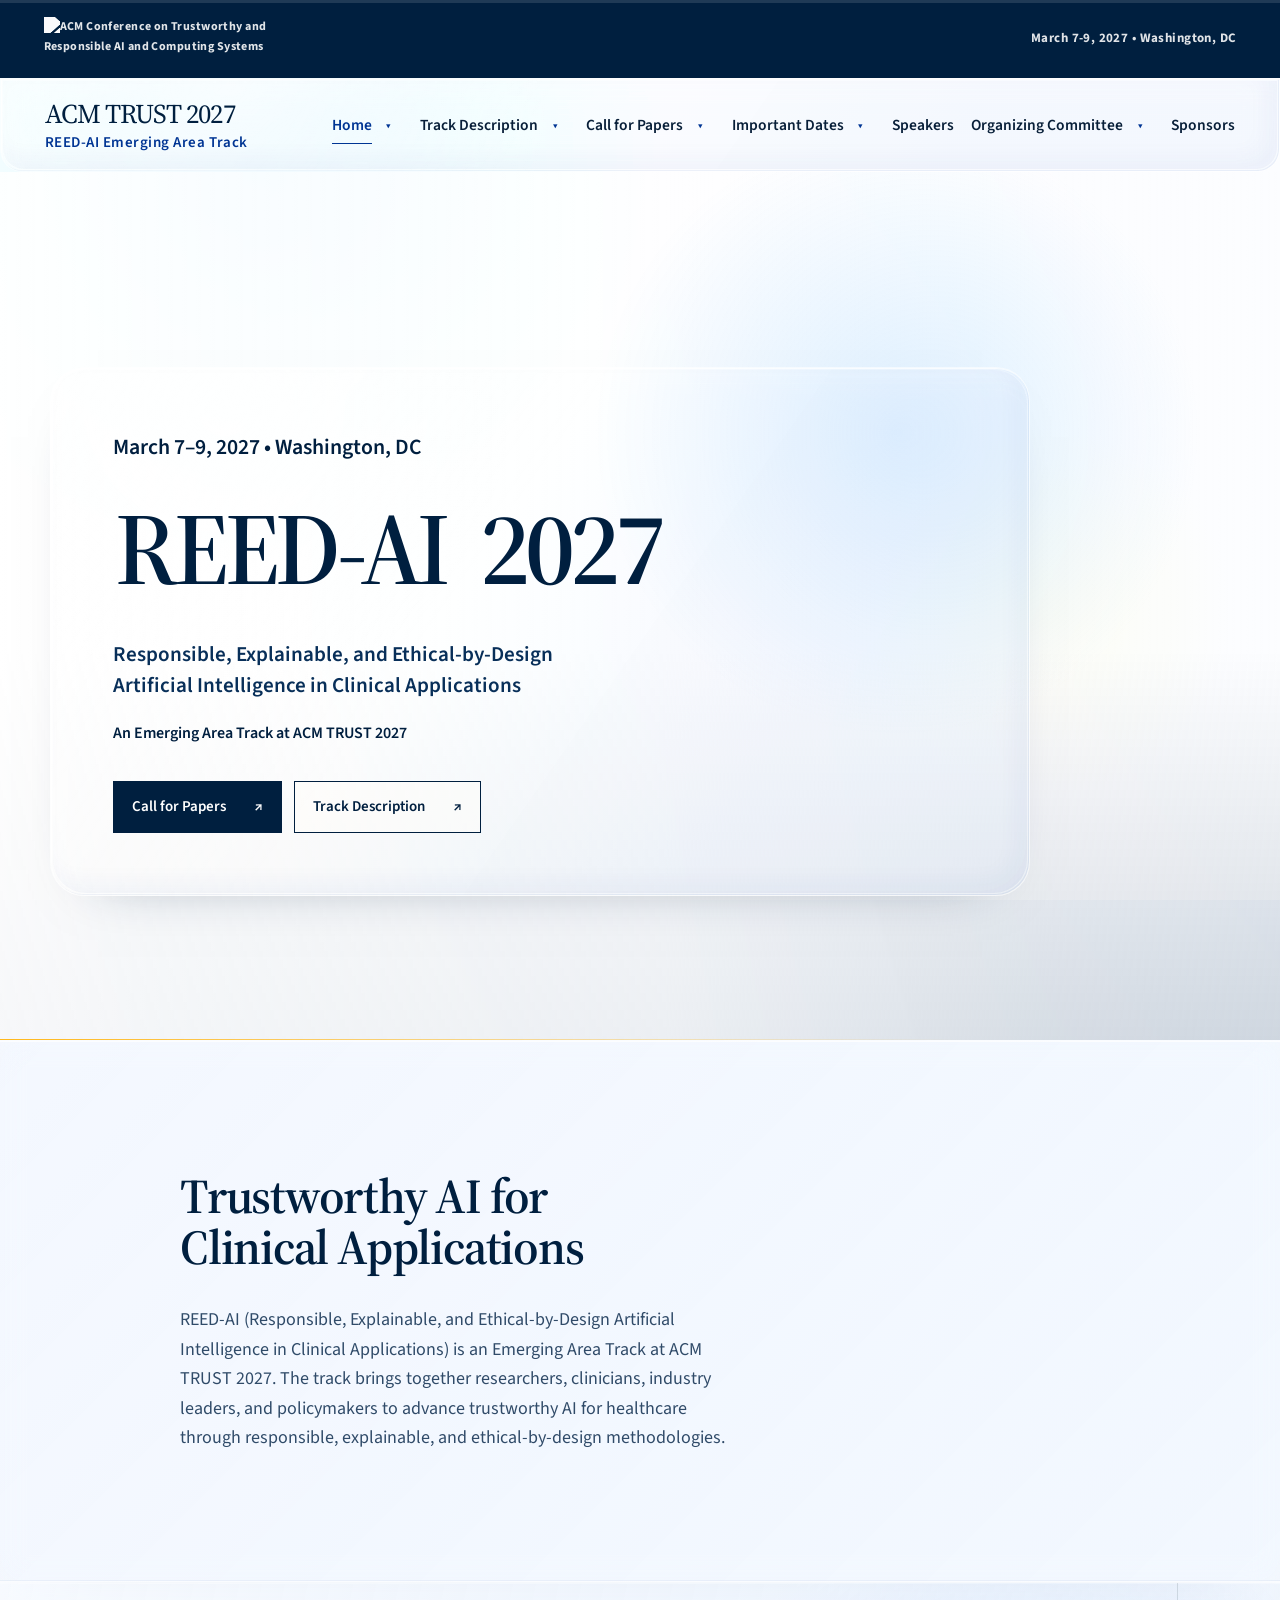
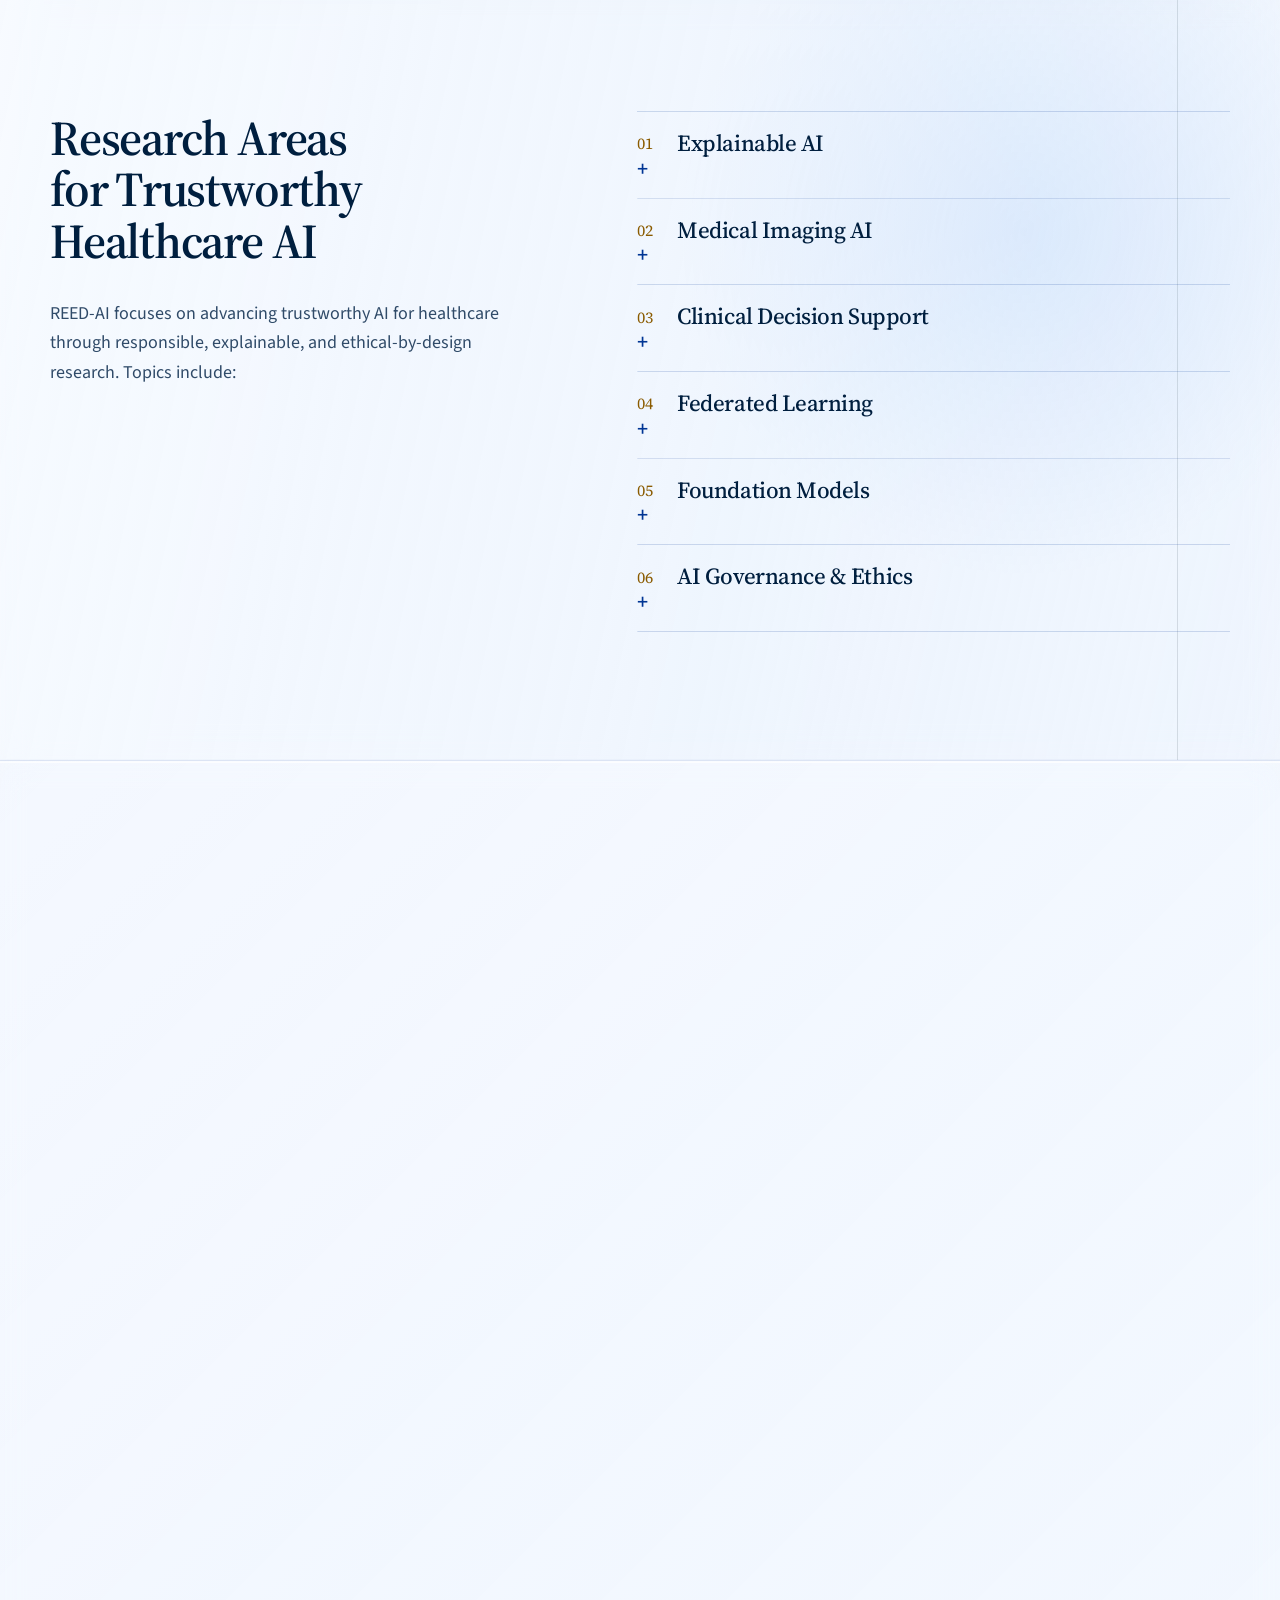
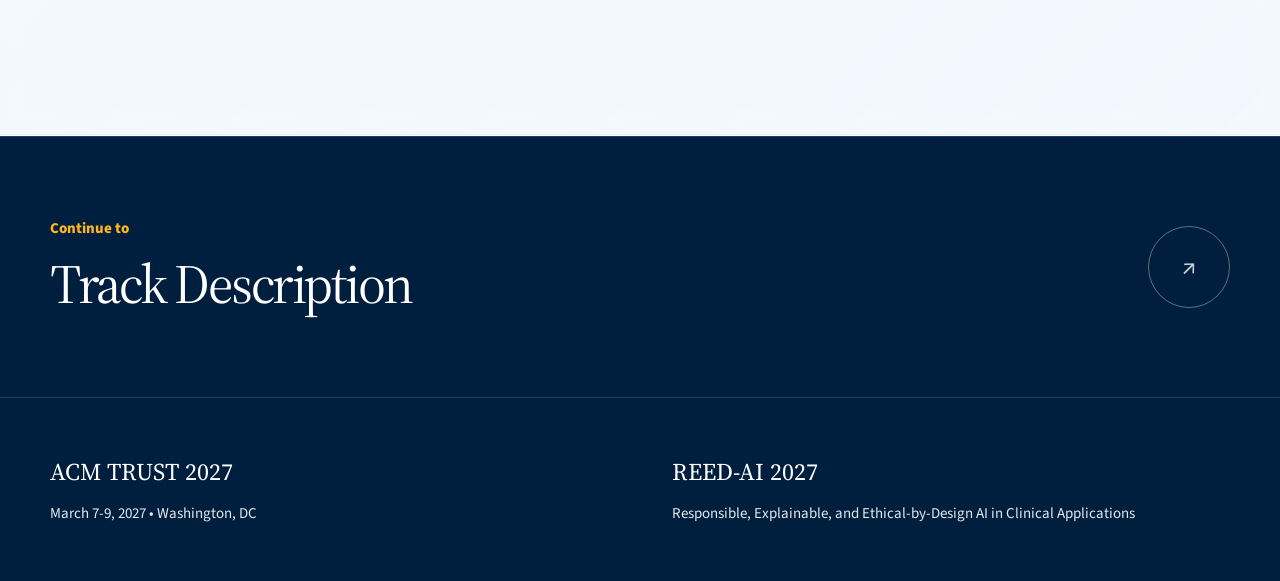
==== commit 3bb3b9a8: "Update extended deadlines and add program coordinators" ====
--- a/index.html
+++ b/index.html
@@ -4,7 +4,7 @@
   <meta charset="utf-8">
   <meta name="viewport" content="width=device-width, initial-scale=1">
   <meta name="description" content="ACM TRUST 2027 REED-AI Emerging Area Track on responsible, explainable, and ethical-by-design AI in clinical applications.">
-  <title>ACM TRUST 2027_REED AI</title>
+  <title>REED AI at ACM TRUST 2027</title>
   <link rel="preconnect" href="https://fonts.googleapis.com">
   <link rel="preconnect" href="https://fonts.gstatic.com" crossorigin>
   <link href="https://fonts.googleapis.com/css2?family=Source+Sans+3:wght@400;500;600;700&family=Source+Serif+4:opsz,wght@8..60,400;8..60,500;8..60,600;8..60,700&display=swap" rel="stylesheet">
@@ -66,8 +66,8 @@
               <tr><th>Date</th><th>Event</th></tr>
             </thead>
             <tbody>
-              <tr><td>Oct 24, 2026</td><td>Abstract Registration</td></tr>
-              <tr><td>Oct 31, 2026</td><td>Paper Submission</td></tr>
+              <tr><td><span class="deadline-change"><del>Oct 24, 2026</del><strong><time datetime="2026-11-08T23:59:00-08:00">Nov 8, 2026</time></strong></span><span class="deadline-time">11:59 p.m. Pacific Time</span></td><td>Abstract Registration</td></tr>
+              <tr><td><span class="deadline-change"><del>Oct 31, 2026</del><strong><time datetime="2026-11-15T23:59:00-08:00">Nov 15, 2026</time></strong></span><span class="deadline-time">11:59 p.m. Pacific Time</span></td><td>Paper Submission</td></tr>
               <tr><td>Dec 31, 2026</td><td>Acceptance Notification</td></tr>
               <tr><td>Feb 28, 2027</td><td>Camera-Ready Deadline</td></tr>
               <tr><td>Mar 7&ndash;9, 2027</td><td>Conference</td></tr>
--- a/static/css/index.css
+++ b/static/css/index.css
@@ -973,6 +973,34 @@
 .timeline-item time { color: var(--blue); font-family: var(--font-display); font-size: 24px; line-height: 1.1; }
 .timeline-item h3 { margin-bottom: 7px; font-size: 29px; }
 .timeline-item p { color: var(--muted); font-size: 13px; }
+
+/* Extended submission deadlines */
+.deadline-change {
+  display: inline-flex;
+  flex-wrap: wrap;
+  align-items: baseline;
+  gap: 4px 12px;
+  color: var(--navy);
+  line-height: 1.4;
+}
+.deadline-change del {
+  color: #53677e;
+  font-size: .88em;
+  text-decoration-thickness: 1.5px;
+}
+.deadline-change strong { font-weight: 700; }
+.deadline-time {
+  display: block;
+  margin-top: 6px;
+  color: var(--navy);
+  font-family: var(--font-body);
+  font-size: 16px;
+  font-weight: 500;
+  line-height: 1.45;
+}
+.timeline-date { min-width: 0; }
+.timeline-date .deadline-change del { font-size: 19px; }
+.date-table td:has(.deadline-change) { min-width: 320px; }
 
 /* People */
 .people-grid {
